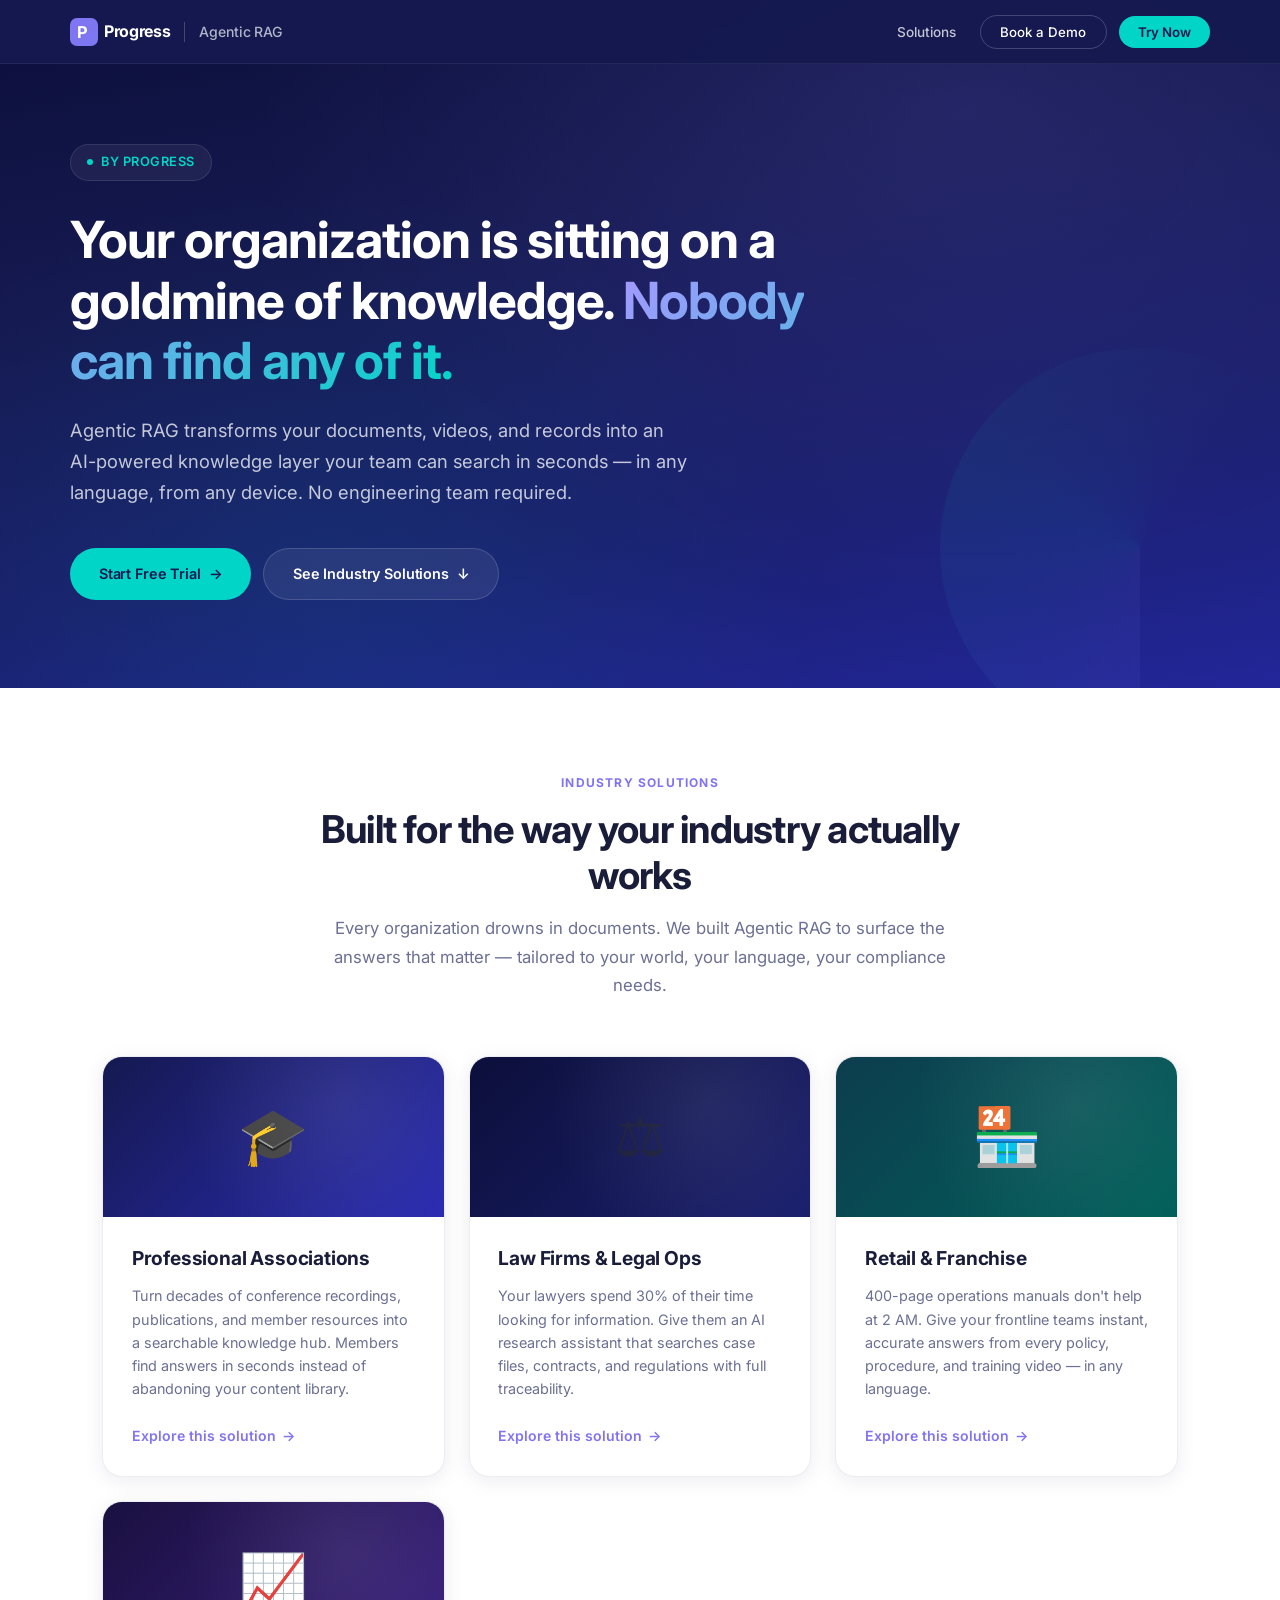
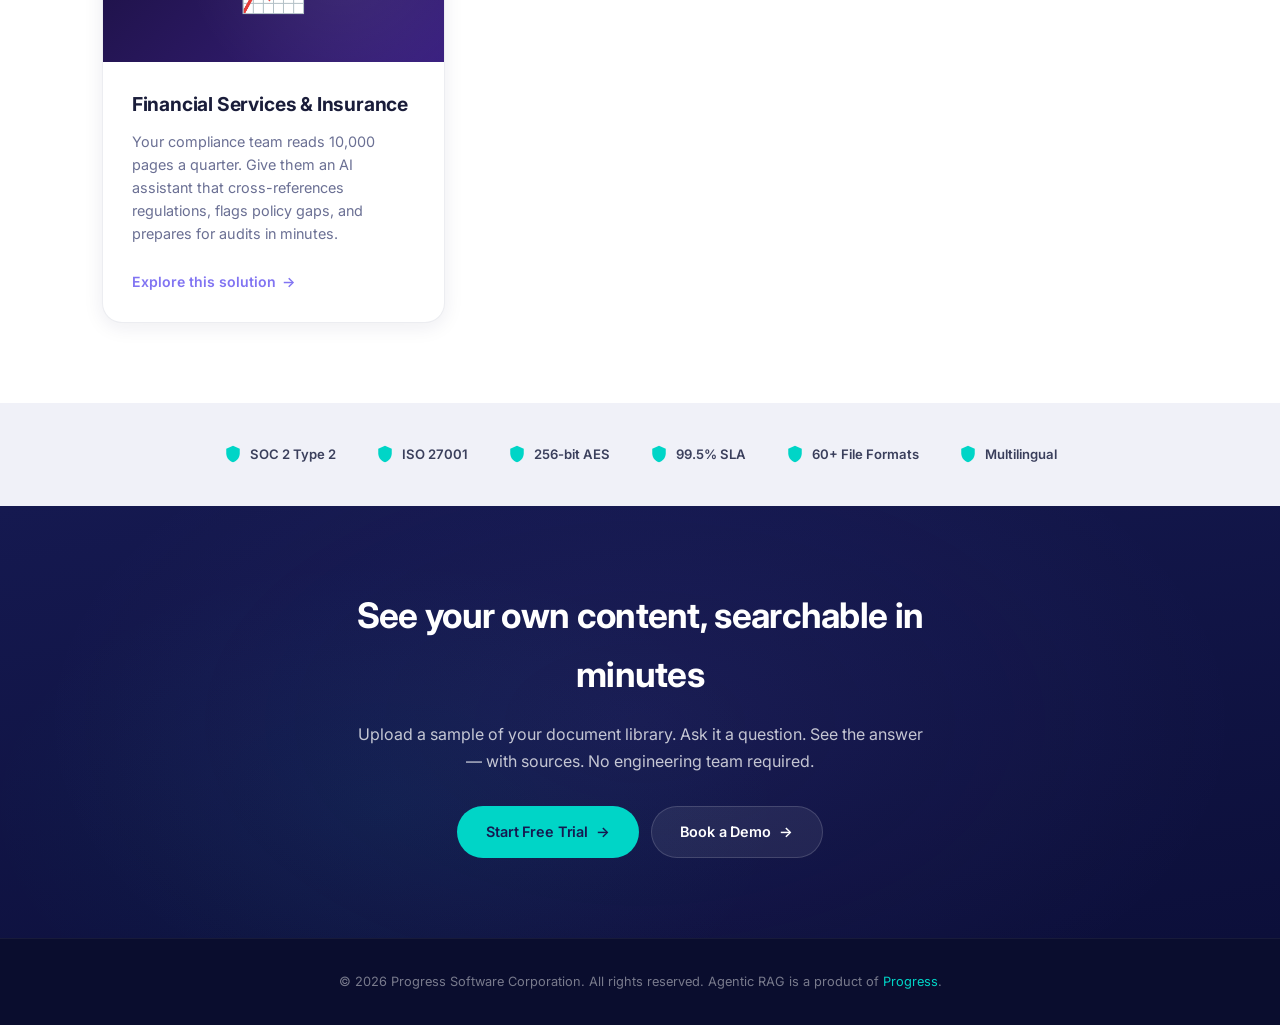
==== index.html @ 20217a58 "rebrand landing pages to match official Progress design system Replaced custom DM Serif Display/gold" ====
<!DOCTYPE html>
<html lang="en">
<head>
  <meta charset="UTF-8">
  <meta name="viewport" content="width=device-width, initial-scale=1.0">
  <title>Agentic RAG by Progress — Industry Solutions</title>
  <link rel="stylesheet" href="style.css">
</head>
<body>

<!-- Navigation -->
<nav class="nav">
  <div class="nav-inner">
    <a href="index.html" class="nav-brand">
      <span class="logo-mark">
        <svg viewBox="0 0 24 24" fill="none" xmlns="http://www.w3.org/2000/svg" width="28" height="28">
          <rect width="24" height="24" rx="6" fill="url(#pg)"/>
          <defs><linearGradient id="pg" x1="0" y1="0" x2="24" y2="24"><stop stop-color="#8174f2"/><stop offset="1" stop-color="#00d5c7"/></linearGradient></defs>
          <text x="6" y="17.5" font-family="Inter,sans-serif" font-weight="700" font-size="14" fill="#fff">P</text>
        </svg>
        Progress
      </span>
      <span class="separator"></span>
      <span class="product-name">Agentic RAG</span>
    </a>
    <ul class="nav-links">
      <li><a href="#solutions">Solutions</a></li>
      <li><a href="https://www.progress.com/agentic-rag" class="nav-demo">Book a Demo</a></li>
      <li><a href="https://rag.progress.cloud" class="nav-cta">Try Now</a></li>
    </ul>
  </div>
</nav>

<!-- Hero -->
<section class="hero">
  <div class="hero-content">
    <div class="hero-label">
      <span class="dot"></span>
      By Progress
    </div>
    <h1>Your organization is sitting on a goldmine of knowledge. <em>Nobody can find any of it.</em></h1>
    <p class="hero-sub">Agentic RAG transforms your documents, videos, and records into an AI-powered knowledge layer your team can search in seconds — in any language, from any device. No engineering team required.</p>
    <div class="hero-actions">
      <a href="https://rag.progress.cloud" class="btn btn-primary">
        Start Free Trial <span class="btn-arrow">&rarr;</span>
      </a>
      <a href="#solutions" class="btn btn-secondary">
        See Industry Solutions <span class="btn-arrow">&darr;</span>
      </a>
    </div>
  </div>
</section>

<!-- Solutions -->
<section class="section" id="solutions">
  <div class="section-header">
    <span class="section-label">Industry Solutions</span>
    <h2>Built for the way your industry actually works</h2>
    <p>Every organization drowns in documents. We built Agentic RAG to surface the answers that matter — tailored to your world, your language, your compliance needs.</p>
  </div>
  <div class="use-cases-grid container">

    <a href="professional-associations.html" class="use-case-card">
      <div class="use-case-icon associations">&#127891;</div>
      <div class="use-case-body">
        <h3>Professional Associations</h3>
        <p>Turn decades of conference recordings, publications, and member resources into a searchable knowledge hub. Members find answers in seconds instead of abandoning your content library.</p>
        <span class="use-case-link">Explore this solution <span class="btn-arrow">&rarr;</span></span>
      </div>
    </a>

    <a href="law-firms.html" class="use-case-card">
      <div class="use-case-icon legal">&#9878;</div>
      <div class="use-case-body">
        <h3>Law Firms & Legal Ops</h3>
        <p>Your lawyers spend 30% of their time looking for information. Give them an AI research assistant that searches case files, contracts, and regulations with full traceability.</p>
        <span class="use-case-link">Explore this solution <span class="btn-arrow">&rarr;</span></span>
      </div>
    </a>

    <a href="retail-franchise.html" class="use-case-card">
      <div class="use-case-icon retail">&#127978;</div>
      <div class="use-case-body">
        <h3>Retail & Franchise</h3>
        <p>400-page operations manuals don't help at 2 AM. Give your frontline teams instant, accurate answers from every policy, procedure, and training video — in any language.</p>
        <span class="use-case-link">Explore this solution <span class="btn-arrow">&rarr;</span></span>
      </div>
    </a>

    <a href="financial-services.html" class="use-case-card">
      <div class="use-case-icon financial">&#128200;</div>
      <div class="use-case-body">
        <h3>Financial Services & Insurance</h3>
        <p>Your compliance team reads 10,000 pages a quarter. Give them an AI assistant that cross-references regulations, flags policy gaps, and prepares for audits in minutes.</p>
        <span class="use-case-link">Explore this solution <span class="btn-arrow">&rarr;</span></span>
      </div>
    </a>

  </div>
</section>

<!-- Trust Strip -->
<section class="section section-alt" style="padding: 2.5rem 2rem;">
  <div class="container trust-strip">
    <div class="trust-badge">
      <svg xmlns="http://www.w3.org/2000/svg" viewBox="0 0 24 24" fill="currentColor"><path d="M12 1L3 5v6c0 5.55 3.84 10.74 9 12 5.16-1.26 9-6.45 9-12V5l-9-4z"/></svg>
      SOC 2 Type 2
    </div>
    <div class="trust-badge">
      <svg xmlns="http://www.w3.org/2000/svg" viewBox="0 0 24 24" fill="currentColor"><path d="M12 1L3 5v6c0 5.55 3.84 10.74 9 12 5.16-1.26 9-6.45 9-12V5l-9-4z"/></svg>
      ISO 27001
    </div>
    <div class="trust-badge">
      <svg xmlns="http://www.w3.org/2000/svg" viewBox="0 0 24 24" fill="currentColor"><path d="M12 1L3 5v6c0 5.55 3.84 10.74 9 12 5.16-1.26 9-6.45 9-12V5l-9-4z"/></svg>
      256-bit AES
    </div>
    <div class="trust-badge">
      <svg xmlns="http://www.w3.org/2000/svg" viewBox="0 0 24 24" fill="currentColor"><path d="M12 1L3 5v6c0 5.55 3.84 10.74 9 12 5.16-1.26 9-6.45 9-12V5l-9-4z"/></svg>
      99.5% SLA
    </div>
    <div class="trust-badge">
      <svg xmlns="http://www.w3.org/2000/svg" viewBox="0 0 24 24" fill="currentColor"><path d="M12 1L3 5v6c0 5.55 3.84 10.74 9 12 5.16-1.26 9-6.45 9-12V5l-9-4z"/></svg>
      60+ File Formats
    </div>
    <div class="trust-badge">
      <svg xmlns="http://www.w3.org/2000/svg" viewBox="0 0 24 24" fill="currentColor"><path d="M12 1L3 5v6c0 5.55 3.84 10.74 9 12 5.16-1.26 9-6.45 9-12V5l-9-4z"/></svg>
      Multilingual
    </div>
  </div>
</section>

<!-- CTA -->
<section class="cta-section">
  <div class="cta-content">
    <h2>See your own content, searchable in minutes</h2>
    <p>Upload a sample of your document library. Ask it a question. See the answer — with sources. No engineering team required.</p>
    <div class="hero-actions" style="justify-content: center;">
      <a href="https://rag.progress.cloud" class="btn btn-primary">
        Start Free Trial <span class="btn-arrow">&rarr;</span>
      </a>
      <a href="https://www.progress.com/agentic-rag" class="btn btn-secondary">
        Book a Demo <span class="btn-arrow">&rarr;</span>
      </a>
    </div>
  </div>
</section>

<!-- Footer -->
<footer class="footer">
  <p>&copy; 2026 Progress Software Corporation. All rights reserved. Agentic RAG is a product of <a href="https://www.progress.com">Progress</a>.</p>
</footer>

</body>
</html>
---- style.css ----
/* Progress Agentic RAG — Landing Pages
   Brand: Progress Software — deep navy, purple/teal/green accents, Metric-style typography */

@import url('https://fonts.googleapis.com/css2?family=Inter:wght@300;400;500;600;700&display=swap');

/* ─── Variables ─── */
:root {
  --navy-deep: #151950;
  --navy: #1a1f6e;
  --navy-mid: #222699;
  --purple: #8174f2;
  --purple-light: #a599ff;
  --teal: #00d5c7;
  --teal-dark: #00b3a6;
  --green: #00d364;
  --green-light: #90ef8e;
  --white: #ffffff;
  --off-white: #f5f6fa;
  --gray-100: #e8eaf0;
  --gray-300: #b0b4c8;
  --gray-500: #6b7094;
  --gray-700: #3a3f5c;
  --dark-text: #1a1d3a;
  --light-text: rgba(255,255,255,0.75);
  --card-bg: #ffffff;
  --section-alt: #f0f1f8;
  --border-subtle: rgba(21, 25, 80, 0.08);
  --shadow-sm: 0 1px 4px rgba(21,25,80,0.06);
  --shadow-md: 0 4px 20px rgba(21,25,80,0.08);
  --shadow-lg: 0 8px 40px rgba(21,25,80,0.12);
  --radius: 12px;
  --radius-lg: 20px;
  --radius-pill: 100px;
  --max-width: 1140px;
  --font: 'Inter', -apple-system, BlinkMacSystemFont, 'Segoe UI', sans-serif;
}

/* ─── Reset & Base ─── */
*, *::before, *::after { box-sizing: border-box; margin: 0; padding: 0; }

html {
  scroll-behavior: smooth;
  font-size: 16px;
}

body {
  font-family: var(--font);
  color: var(--dark-text);
  background: var(--white);
  line-height: 1.7;
  -webkit-font-smoothing: antialiased;
  overflow-x: hidden;
}

img { max-width: 100%; display: block; }
a { color: inherit; text-decoration: none; }

/* ─── Utility ─── */
.container { max-width: var(--max-width); margin: 0 auto; padding: 0 2rem; }

/* ─── Navigation ─── */
.nav {
  position: fixed; top: 0; left: 0; right: 0; z-index: 100;
  background: rgba(21, 25, 80, 0.97);
  backdrop-filter: blur(12px);
  border-bottom: 1px solid rgba(255,255,255,0.06);
  padding: 0 2rem;
  height: 64px;
  display: flex; align-items: center;
}

.nav-inner {
  max-width: var(--max-width); margin: 0 auto; width: 100%;
  display: flex; align-items: center; justify-content: space-between;
}

.nav-brand {
  display: flex; align-items: center; gap: 10px;
  font-family: var(--font); font-weight: 700;
  color: #fff; font-size: 0.95rem; letter-spacing: -0.01em;
}

.nav-brand .logo-mark {
  display: flex; align-items: center; gap: 6px;
  font-weight: 700; font-size: 1rem; color: #fff;
  letter-spacing: -0.02em;
}

.nav-brand .logo-mark svg {
  width: 28px; height: 28px;
}

.nav-brand .separator {
  width: 1px; height: 20px; background: rgba(255,255,255,0.2);
  margin: 0 4px;
}

.nav-brand .product-name {
  color: var(--gray-300);
  font-weight: 500; font-size: 0.88rem;
}

.nav-links {
  display: flex; gap: 0.75rem; align-items: center;
  list-style: none;
}

.nav-links a {
  color: var(--light-text); font-size: 0.85rem; font-weight: 500;
  transition: color 0.2s; padding: 0.4rem 0.75rem;
}

.nav-links a:hover { color: #fff; }

.nav-cta {
  background: var(--teal) !important; color: var(--navy-deep) !important;
  padding: 0.5rem 1.2rem !important; border-radius: var(--radius-pill) !important;
  font-weight: 600 !important; font-size: 0.83rem !important;
  transition: background 0.2s, transform 0.15s !important;
}

.nav-cta:hover {
  background: var(--teal-dark) !important;
  transform: translateY(-1px);
}

.nav-demo {
  background: transparent !important;
  border: 1px solid rgba(255,255,255,0.2) !important;
  color: #fff !important;
  padding: 0.5rem 1.2rem !important; border-radius: var(--radius-pill) !important;
  font-weight: 500 !important; font-size: 0.83rem !important;
  transition: all 0.2s !important;
}

.nav-demo:hover {
  border-color: rgba(255,255,255,0.4) !important;
  background: rgba(255,255,255,0.06) !important;
}

/* ─── Hero ─── */
.hero {
  background: linear-gradient(170deg, #0c0f3a 0%, var(--navy-deep) 35%, #1a1f6e 70%, #222699 100%);
  padding: 9rem 2rem 5.5rem;
  position: relative;
  overflow: hidden;
}

.hero::before {
  content: '';
  position: absolute; inset: 0;
  background:
    radial-gradient(ellipse 700px 500px at 75% 15%, rgba(129, 116, 242, 0.15), transparent),
    radial-gradient(ellipse 500px 400px at 25% 85%, rgba(0, 213, 199, 0.08), transparent);
  pointer-events: none;
}

.hero::after {
  content: '';
  position: absolute; right: -60px; bottom: -60px;
  width: 400px; height: 400px;
  background: conic-gradient(from 180deg, rgba(129,116,242,0.08), rgba(0,213,199,0.06), transparent 60%);
  border-radius: 50%;
  pointer-events: none;
}

.hero-content {
  max-width: var(--max-width); margin: 0 auto;
  position: relative; z-index: 1;
}

.hero-label {
  display: inline-flex; align-items: center; gap: 8px;
  background: rgba(255,255,255,0.06);
  border: 1px solid rgba(255,255,255,0.1);
  padding: 0.4rem 1rem; border-radius: var(--radius-pill);
  color: var(--teal); font-size: 0.8rem; font-weight: 600;
  letter-spacing: 0.04em; text-transform: uppercase;
  margin-bottom: 1.8rem;
}

.hero-label .dot {
  width: 6px; height: 6px; border-radius: 50%;
  background: var(--teal); animation: pulse 2s ease-in-out infinite;
}

@keyframes pulse {
  0%, 100% { opacity: 0.4; transform: scale(1); }
  50% { opacity: 1; transform: scale(1.4); }
}

.hero h1 {
  font-family: var(--font);
  font-weight: 700;
  font-size: clamp(2.2rem, 4.5vw, 3.2rem);
  color: #fff; line-height: 1.18;
  max-width: 780px; margin-bottom: 1.5rem;
  letter-spacing: -0.02em;
}

.hero h1 em {
  font-style: normal;
  background: linear-gradient(135deg, var(--purple-light), var(--teal));
  -webkit-background-clip: text;
  -webkit-text-fill-color: transparent;
  background-clip: text;
}

.hero-sub {
  font-size: clamp(1rem, 1.8vw, 1.15rem);
  color: var(--light-text); max-width: 620px;
  line-height: 1.7; margin-bottom: 2.5rem;
  font-weight: 400;
}

.hero-actions {
  display: flex; gap: 0.75rem; flex-wrap: wrap;
}

.btn {
  display: inline-flex; align-items: center; gap: 8px;
  padding: 0.8rem 1.8rem; border-radius: var(--radius-pill);
  font-family: var(--font); font-weight: 600;
  font-size: 0.9rem; cursor: pointer; border: none;
  transition: all 0.2s ease;
  letter-spacing: -0.01em;
}

.btn-primary {
  background: var(--teal); color: var(--navy-deep);
}

.btn-primary:hover {
  background: var(--teal-dark);
  transform: translateY(-2px);
  box-shadow: 0 6px 24px rgba(0, 213, 199, 0.3);
}

.btn-secondary {
  background: rgba(255,255,255,0.07);
  border: 1px solid rgba(255,255,255,0.15);
  color: #fff;
}

.btn-secondary:hover {
  background: rgba(255,255,255,0.12);
  border-color: rgba(255,255,255,0.25);
  transform: translateY(-2px);
}

.btn-outline {
  background: transparent;
  border: 1px solid var(--navy-deep);
  color: var(--navy-deep);
}

.btn-outline:hover {
  background: var(--navy-deep);
  color: #fff;
  transform: translateY(-2px);
}

.btn-arrow {
  transition: transform 0.2s;
}

.btn:hover .btn-arrow { transform: translateX(3px); }

/* ─── Section Base ─── */
.section {
  padding: 5rem 2rem;
}

.section-alt {
  background: var(--section-alt);
}

.section-dark {
  background: var(--navy-deep);
  color: #fff;
}

.section-header {
  text-align: center; max-width: 660px; margin: 0 auto 3.5rem;
}

.section-label {
  display: inline-block;
  font-size: 0.75rem; font-weight: 700;
  letter-spacing: 0.1em; text-transform: uppercase;
  color: var(--purple); margin-bottom: 0.75rem;
}

.section-dark .section-label { color: var(--teal); }

.section-header h2 {
  font-family: var(--font);
  font-weight: 700;
  font-size: clamp(1.7rem, 3.5vw, 2.4rem);
  line-height: 1.2; margin-bottom: 1rem;
  letter-spacing: -0.02em;
}

.section-header p {
  color: var(--gray-500); font-size: 1.05rem; line-height: 1.7;
}

.section-dark .section-header p { color: var(--light-text); }

/* ─── Pain Section ─── */
.pain-content {
  max-width: 700px; margin: 0 auto;
  font-size: 1.05rem; line-height: 1.8;
}

.pain-content p { margin-bottom: 1.2rem; color: var(--gray-700); }

.pain-content p:last-child { margin-bottom: 0; }

.pain-highlight {
  font-style: italic; color: var(--gray-500);
  border-left: 3px solid var(--purple);
  padding-left: 1.2rem; margin: 1.5rem 0;
}

/* ─── Vision Section ─── */
.vision-card {
  max-width: 740px; margin: 0 auto;
  background: var(--card-bg);
  border-radius: var(--radius-lg);
  padding: 2.5rem 3rem;
  box-shadow: var(--shadow-lg);
  border: 1px solid var(--border-subtle);
  position: relative;
}

.vision-card::before {
  content: '';
  position: absolute; top: 0; left: 2.5rem; right: 2.5rem; height: 3px;
  background: linear-gradient(90deg, var(--purple), var(--teal));
  border-radius: 0 0 3px 3px;
}

.vision-query {
  background: var(--navy-deep);
  color: #fff; padding: 1.5rem 2rem;
  border-radius: var(--radius); margin: 1.5rem 0;
  font-size: 0.95rem; line-height: 1.65;
  font-style: italic;
  border-left: 3px solid var(--teal);
}

.vision-result {
  color: var(--gray-500);
  font-size: 1rem; line-height: 1.75;
  margin-top: 1.5rem;
}

/* ─── Steps ─── */
.steps-grid {
  display: grid;
  grid-template-columns: repeat(auto-fit, minmax(250px, 1fr));
  gap: 1.5rem;
  max-width: var(--max-width); margin: 0 auto;
}

.step-card {
  background: var(--card-bg);
  border-radius: var(--radius-lg);
  padding: 2rem;
  box-shadow: var(--shadow-sm);
  border: 1px solid var(--border-subtle);
  transition: transform 0.3s, box-shadow 0.3s;
}

.step-card:hover {
  transform: translateY(-4px);
  box-shadow: var(--shadow-md);
}

.step-number {
  width: 40px; height: 40px; border-radius: var(--radius);
  background: linear-gradient(135deg, var(--navy-deep), var(--purple));
  color: #fff; font-weight: 700; font-size: 0.85rem;
  display: flex; align-items: center; justify-content: center;
  margin-bottom: 1.2rem;
}

.step-card h3 {
  font-family: var(--font);
  font-weight: 700; font-size: 1.15rem;
  margin-bottom: 0.6rem; letter-spacing: -0.01em;
}

.step-card p {
  color: var(--gray-500); font-size: 0.92rem; line-height: 1.65;
}

/* ─── Metrics Table ─── */
.metrics-table {
  max-width: 880px; margin: 0 auto;
  border-radius: var(--radius-lg);
  overflow: hidden;
  box-shadow: var(--shadow-lg);
}

.metrics-table table {
  width: 100%; border-collapse: collapse;
  font-size: 0.92rem;
}

.metrics-table thead {
  background: var(--navy-deep);
  color: #fff;
}

.metrics-table th {
  padding: 1rem 1.5rem;
  font-weight: 600; text-align: left;
  font-size: 0.78rem; letter-spacing: 0.06em; text-transform: uppercase;
}

.metrics-table td {
  padding: 1rem 1.5rem;
  border-bottom: 1px solid var(--border-subtle);
}

.metrics-table tbody tr {
  background: var(--card-bg);
  transition: background 0.15s;
}

.metrics-table tbody tr:hover { background: var(--off-white); }

.metrics-table tbody tr:last-child td { border-bottom: none; }

.metric-before {
  color: var(--gray-500);
}

.metric-after {
  color: var(--navy);
  font-weight: 600;
}

/* ─── CTA Section ─── */
.cta-section {
  background: linear-gradient(170deg, var(--navy-deep) 0%, #0c0f3a 100%);
  padding: 5rem 2rem;
  text-align: center;
  position: relative;
  overflow: hidden;
}

.cta-section::before {
  content: '';
  position: absolute; inset: 0;
  background:
    radial-gradient(ellipse 600px 350px at 50% 50%, rgba(129,116,242,0.08), transparent),
    radial-gradient(ellipse 400px 250px at 30% 70%, rgba(0,213,199,0.05), transparent);
}

.cta-content {
  position: relative; z-index: 1;
  max-width: 580px; margin: 0 auto;
}

.cta-section h2 {
  font-family: var(--font);
  font-weight: 700;
  font-size: clamp(1.6rem, 3vw, 2.2rem);
  color: #fff; margin-bottom: 1rem;
  letter-spacing: -0.02em;
}

.cta-section p {
  color: var(--light-text); font-size: 1rem;
  margin-bottom: 2rem; line-height: 1.65;
}

.cta-badges {
  display: flex; gap: 1.5rem; justify-content: center;
  margin-top: 1.5rem; flex-wrap: wrap;
}

.cta-badge {
  display: flex; align-items: center; gap: 6px;
  color: var(--light-text); font-size: 0.8rem; font-weight: 500;
}

.cta-badge svg { width: 16px; height: 16px; color: var(--teal); }

/* ─── Footer ─── */
.footer {
  background: #0a0d2e;
  border-top: 1px solid rgba(255,255,255,0.06);
  padding: 2rem;
  text-align: center;
  color: rgba(255,255,255,0.45); font-size: 0.8rem;
}

.footer a {
  color: var(--teal); transition: color 0.2s;
}

.footer a:hover { color: var(--teal-dark); }

/* ─── Index Page Specifics ─── */
.use-cases-grid {
  display: grid;
  grid-template-columns: repeat(auto-fit, minmax(260px, 1fr));
  gap: 1.5rem;
  max-width: var(--max-width); margin: 0 auto;
}

.use-case-card {
  background: var(--card-bg);
  border-radius: var(--radius-lg);
  overflow: hidden;
  box-shadow: var(--shadow-md);
  border: 1px solid var(--border-subtle);
  transition: transform 0.3s, box-shadow 0.3s;
  display: flex; flex-direction: column;
}

.use-case-card:hover {
  transform: translateY(-6px);
  box-shadow: var(--shadow-lg);
}

.use-case-icon {
  height: 160px; padding: 2rem;
  display: flex; align-items: center; justify-content: center;
  font-size: 3.5rem;
  position: relative;
}

.use-case-icon::after {
  content: '';
  position: absolute; inset: 0;
  background: radial-gradient(circle at 70% 30%, rgba(255,255,255,0.08), transparent 60%);
}

.use-case-icon.associations { background: linear-gradient(135deg, #151950, #2a2bb1); }
.use-case-icon.legal { background: linear-gradient(135deg, #0c0f3a, #1a1f6e); }
.use-case-icon.retail { background: linear-gradient(135deg, #0d3d4e, #00605a); }
.use-case-icon.financial { background: linear-gradient(135deg, #1a1040, #3a2080); }

.use-case-body {
  padding: 1.6rem 1.8rem 1.8rem;
  flex: 1; display: flex; flex-direction: column;
}

.use-case-body h3 {
  font-family: var(--font);
  font-weight: 700;
  font-size: 1.2rem; margin-bottom: 0.6rem;
  letter-spacing: -0.01em;
}

.use-case-body p {
  color: var(--gray-500); font-size: 0.9rem;
  line-height: 1.6; flex: 1; margin-bottom: 1.5rem;
}

.use-case-link {
  display: inline-flex; align-items: center; gap: 6px;
  color: var(--purple); font-weight: 600; font-size: 0.88rem;
  transition: gap 0.2s;
}

.use-case-link:hover { gap: 10px; }

/* ─── Trust Strip ─── */
.trust-strip {
  display: flex; justify-content: center; gap: 2.5rem;
  flex-wrap: wrap; align-items: center;
}

.trust-badge {
  display: flex; align-items: center; gap: 8px;
  color: var(--gray-700); font-size: 0.82rem; font-weight: 600;
}

.trust-badge svg {
  width: 18px; height: 18px; color: var(--teal);
}

/* ─── Responsive ─── */
@media (max-width: 768px) {
  .hero { padding: 7.5rem 1.5rem 3.5rem; }
  .section { padding: 3.5rem 1.5rem; }
  .nav-links { display: none; }
  .vision-card { padding: 2rem 1.5rem; }
  .steps-grid { grid-template-columns: 1fr; }
  .metrics-table { font-size: 0.85rem; }
  .metrics-table th, .metrics-table td { padding: 0.75rem 1rem; }
  .cta-section { padding: 3.5rem 1.5rem; }
  .use-cases-grid { grid-template-columns: 1fr; }
}

@media (max-width: 480px) {
  .hero h1 { font-size: 1.7rem; }
  .hero-sub { font-size: 0.95rem; }
  .hero-actions { flex-direction: column; }
  .btn { width: 100%; justify-content: center; }
}
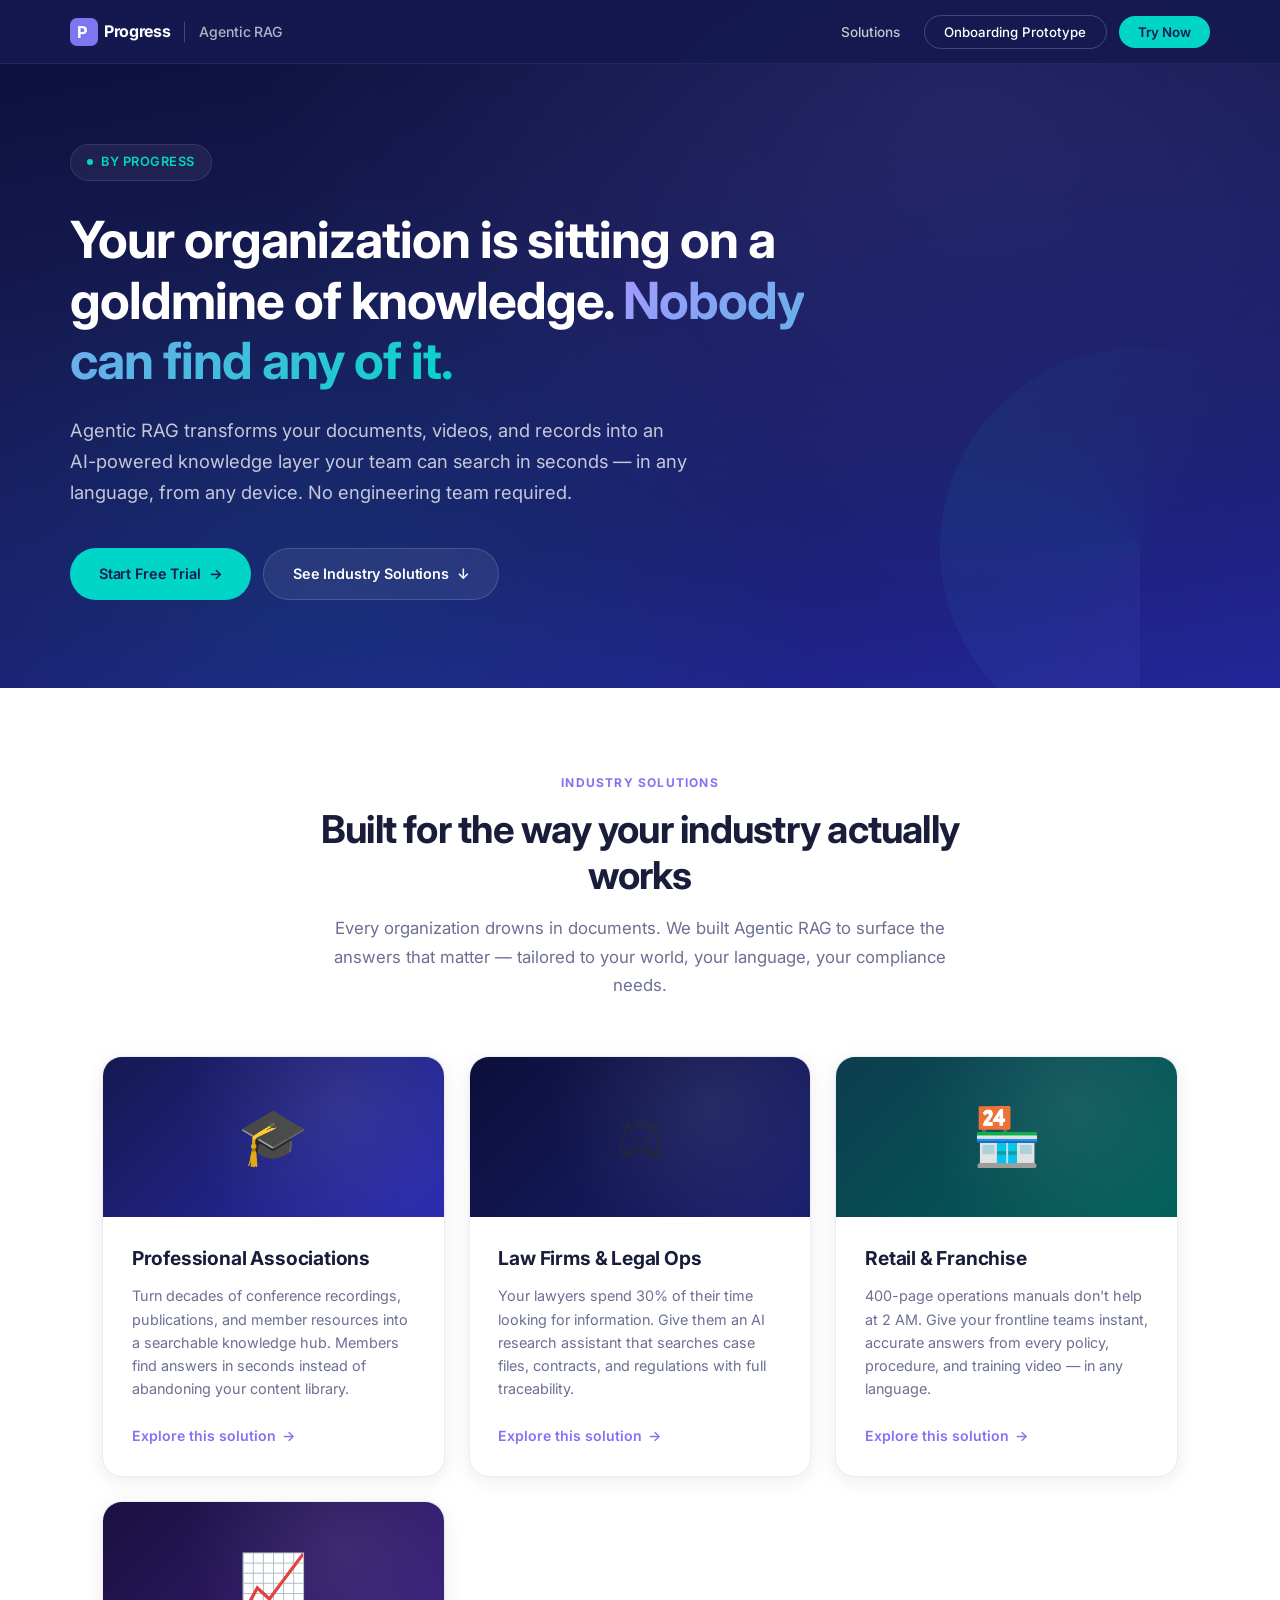
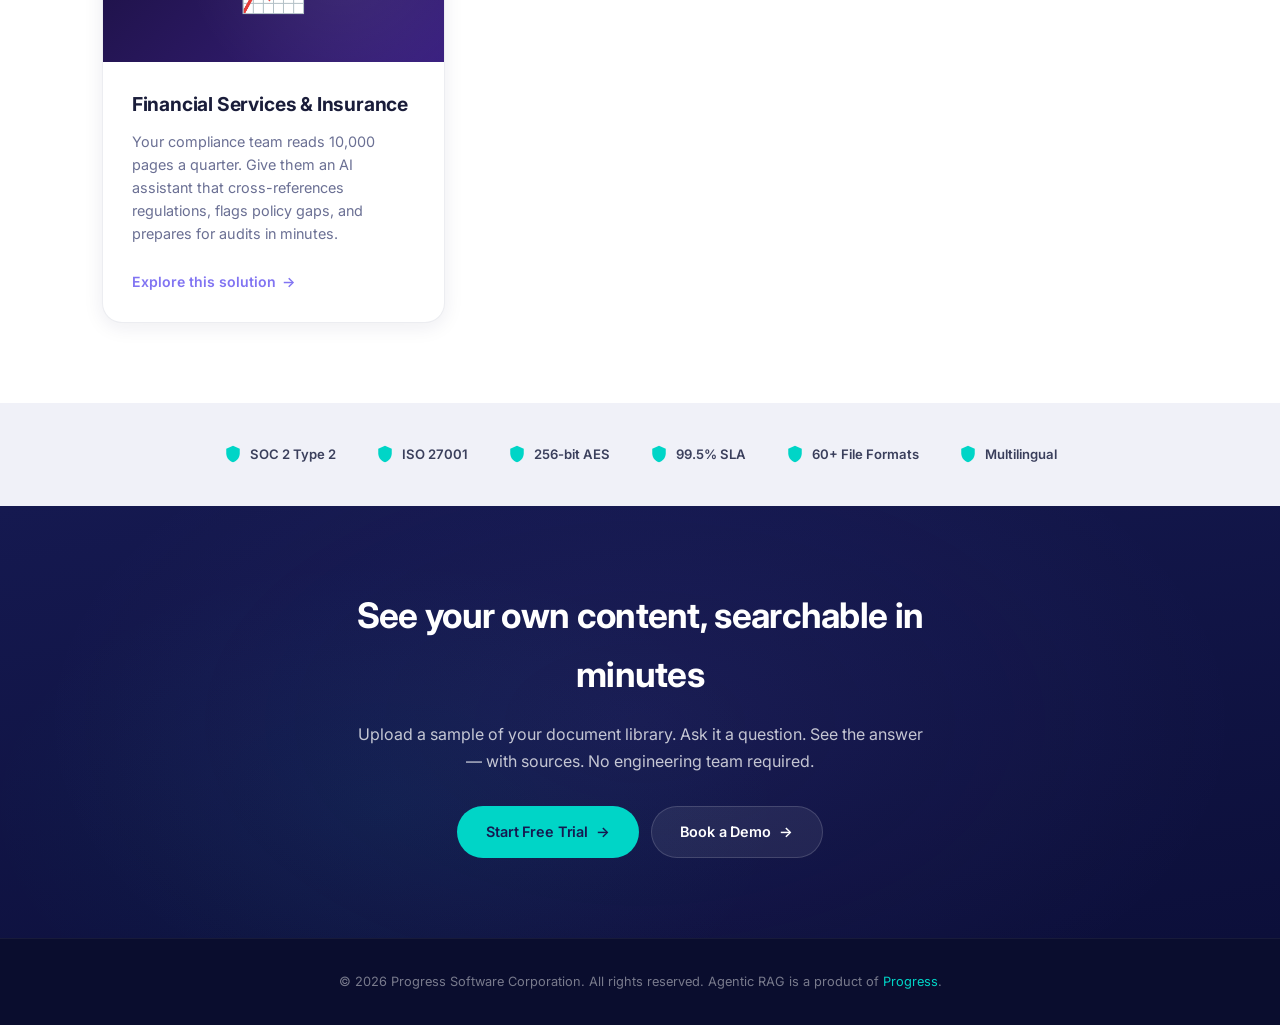
==== commit 34ba9d38: "Add interactive non-technical onboarding prototype 6-screen clickable prototype demonstrating a pers" ====
--- a/index.html
+++ b/index.html
@@ -25,7 +25,7 @@
     </a>
     <ul class="nav-links">
       <li><a href="#solutions">Solutions</a></li>
-      <li><a href="https://www.progress.com/agentic-rag" class="nav-demo">Book a Demo</a></li>
+      <li><a href="prototype.html" class="nav-demo">Onboarding Prototype</a></li>
       <li><a href="https://rag.progress.cloud" class="nav-cta">Try Now</a></li>
     </ul>
   </div>
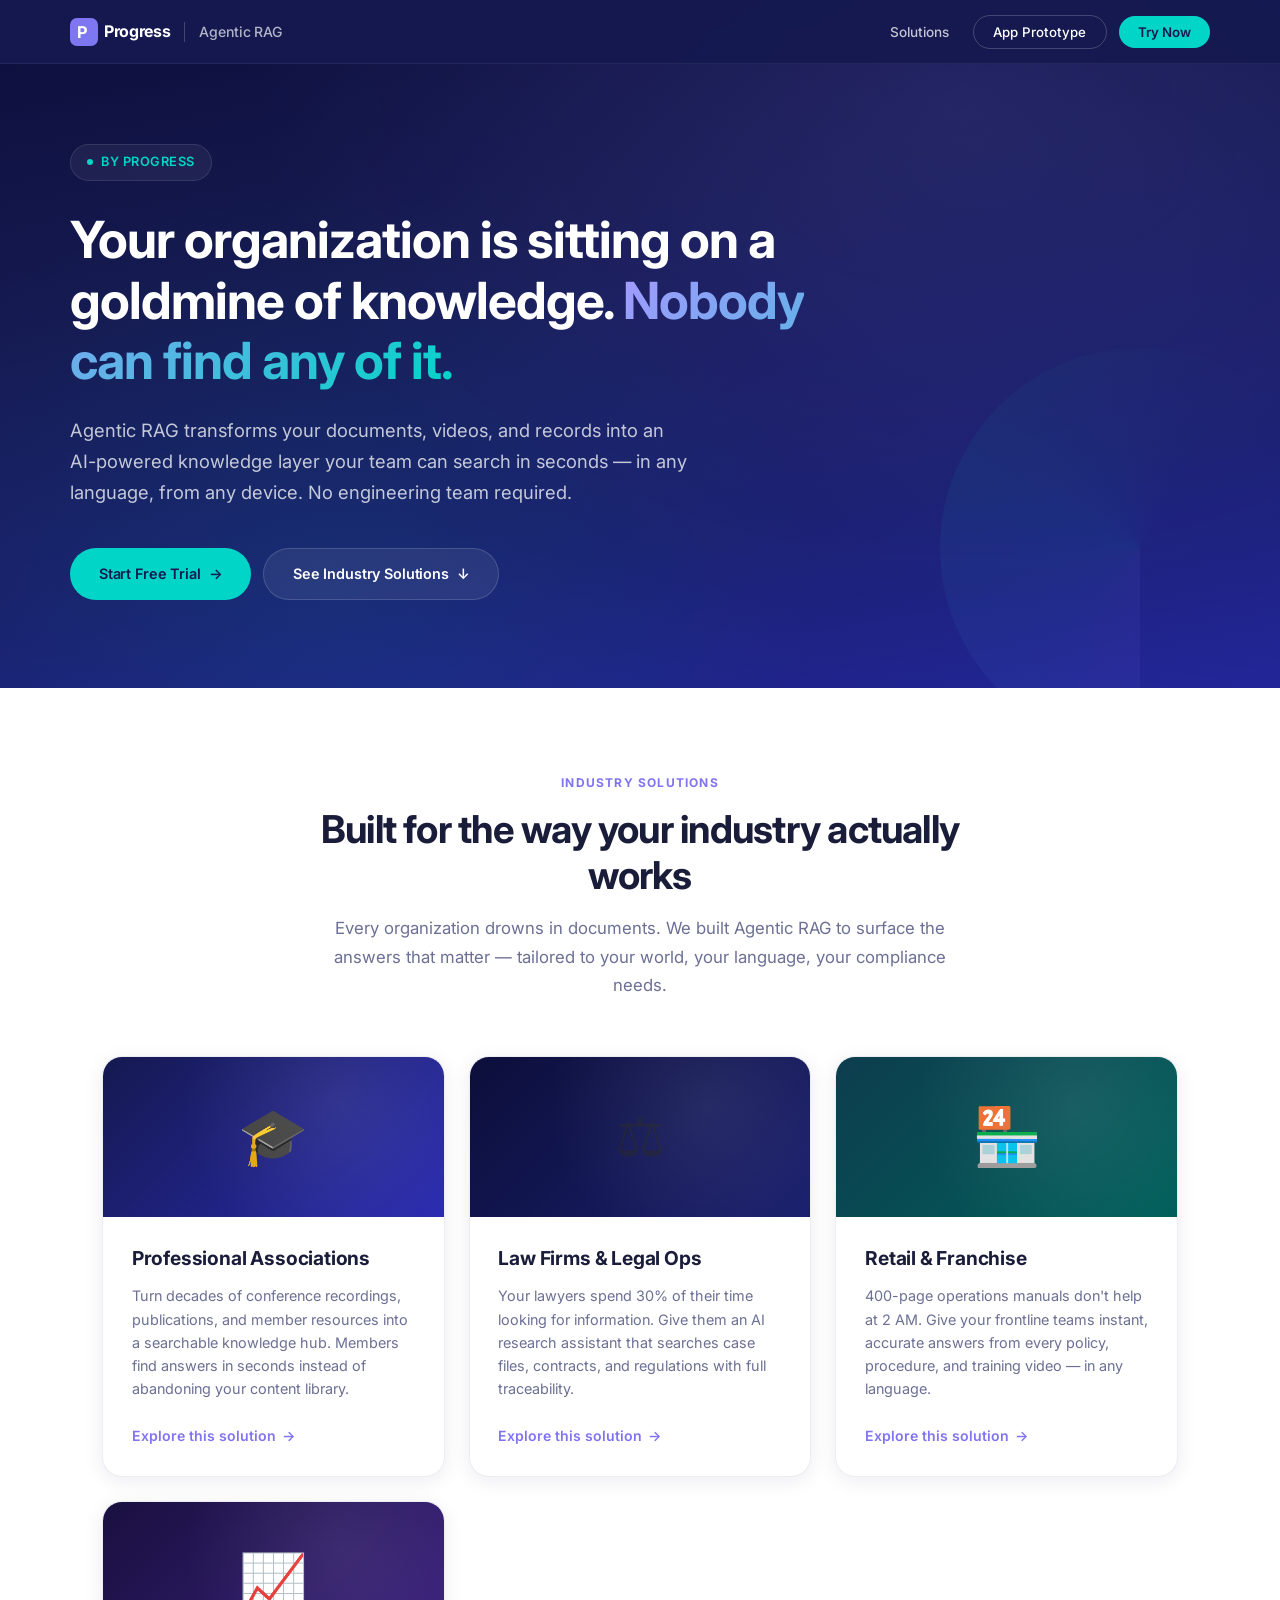
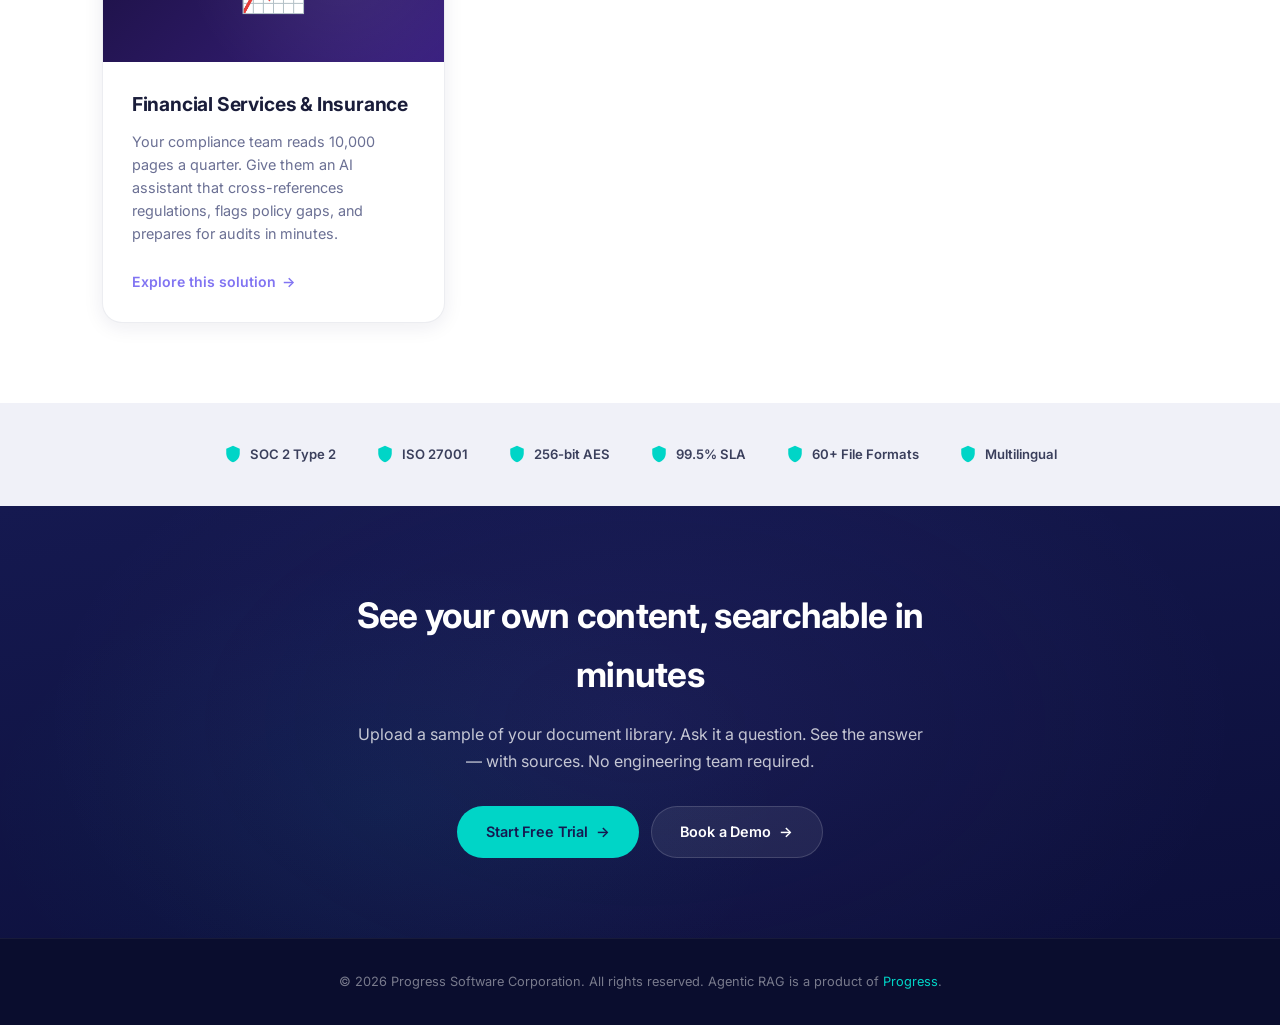
==== commit 9a0ea60d: "Update nav link to point to new app prototype Co-Authored-By: Claude Opus 4.6 <noreply@anthropic.com" ====
--- a/index.html
+++ b/index.html
@@ -25,7 +25,7 @@
     </a>
     <ul class="nav-links">
       <li><a href="#solutions">Solutions</a></li>
-      <li><a href="prototype.html" class="nav-demo">Onboarding Prototype</a></li>
+      <li><a href="app-prototype.html" class="nav-demo">App Prototype</a></li>
       <li><a href="https://rag.progress.cloud" class="nav-cta">Try Now</a></li>
     </ul>
   </div>
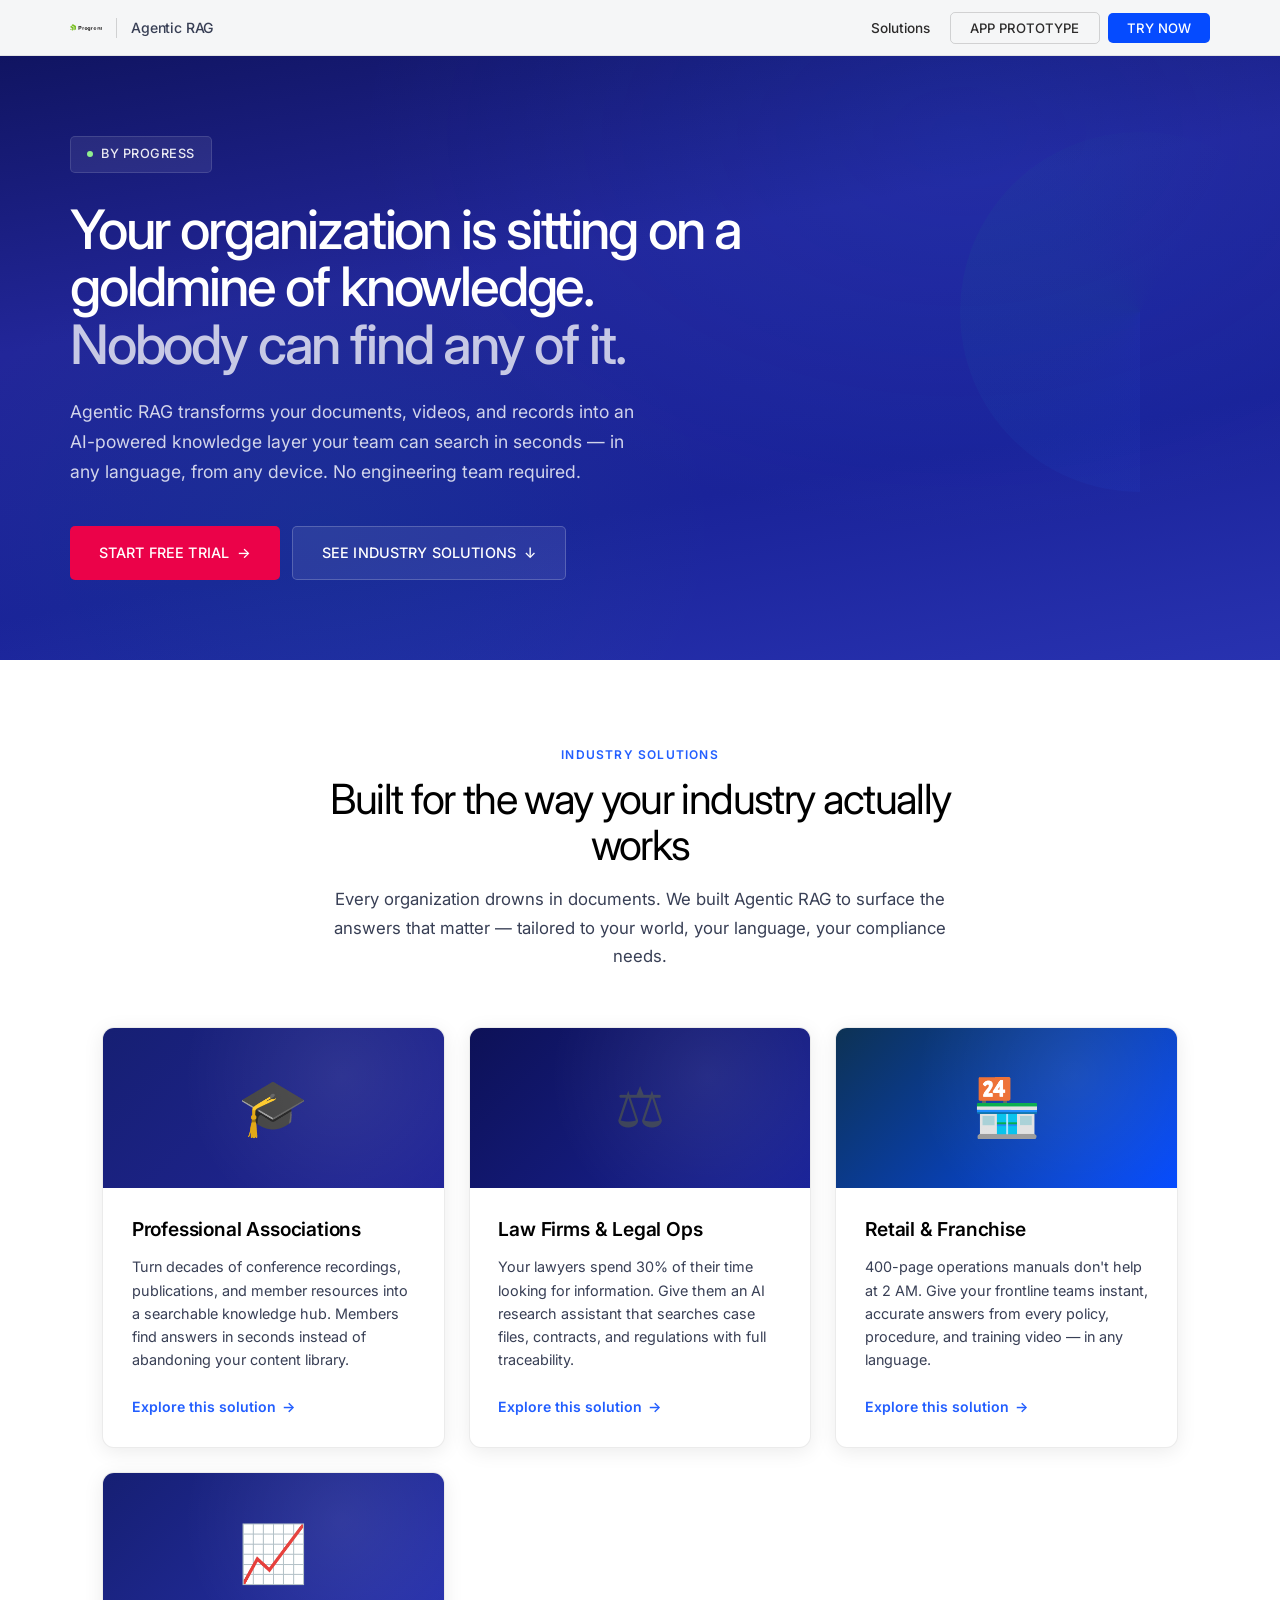
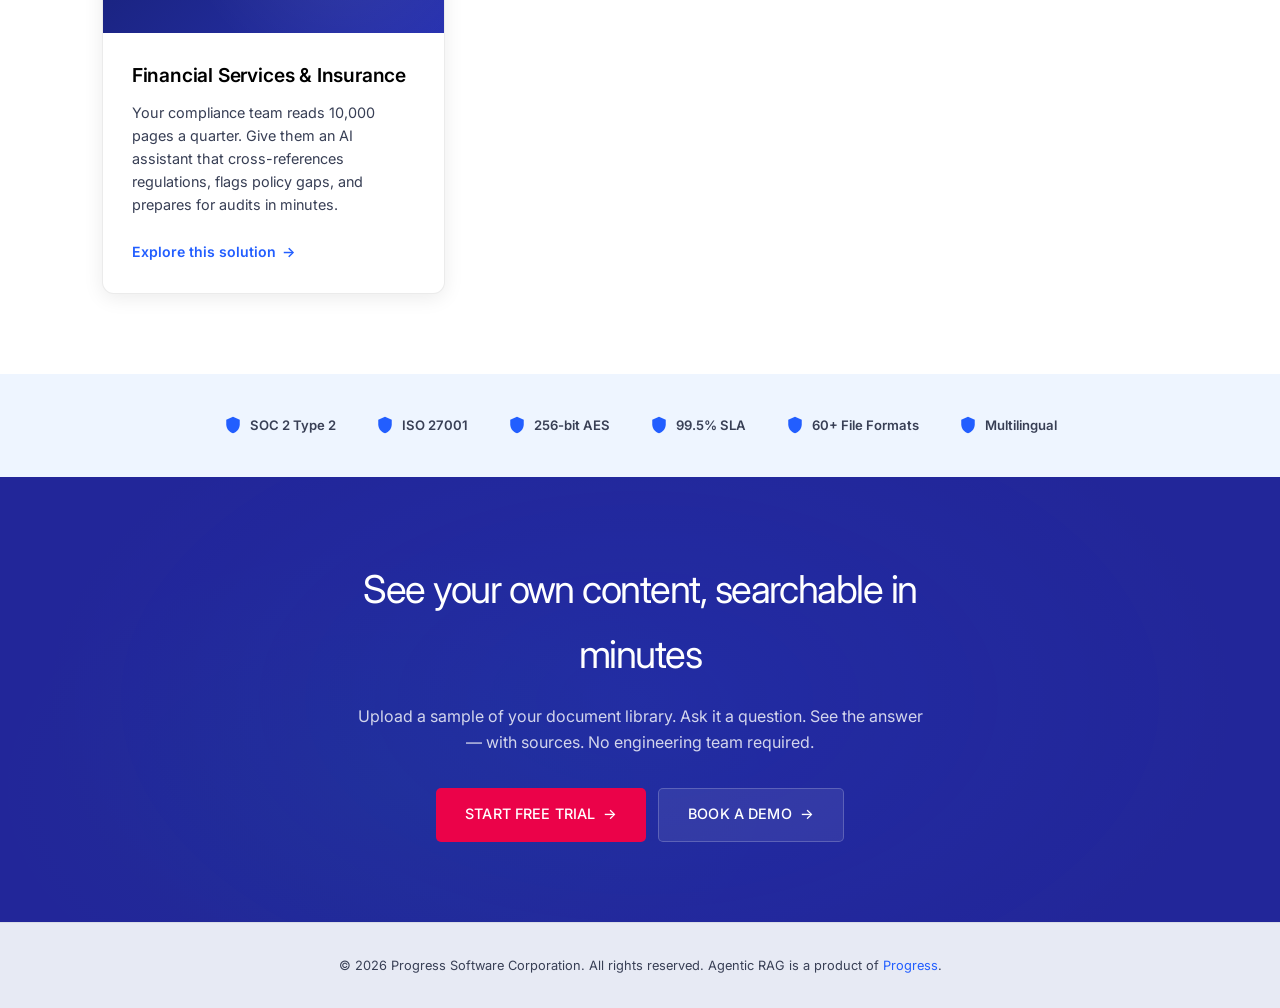
==== commit af52c075: "Rebrand landing pages to match Progress.com official brand Updated colors (blue primary #225EFF, red" ====
--- a/index.html
+++ b/index.html
@@ -13,12 +13,7 @@
   <div class="nav-inner">
     <a href="index.html" class="nav-brand">
       <span class="logo-mark">
-        <svg viewBox="0 0 24 24" fill="none" xmlns="http://www.w3.org/2000/svg" width="28" height="28">
-          <rect width="24" height="24" rx="6" fill="url(#pg)"/>
-          <defs><linearGradient id="pg" x1="0" y1="0" x2="24" y2="24"><stop stop-color="#8174f2"/><stop offset="1" stop-color="#00d5c7"/></linearGradient></defs>
-          <text x="6" y="17.5" font-family="Inter,sans-serif" font-weight="700" font-size="14" fill="#fff">P</text>
-        </svg>
-        Progress
+        <svg xmlns="http://www.w3.org/2000/svg" width="120" height="28" viewBox="0 0 512 120" role="img" aria-label="Progress logo"><path fill="#78BE20" d="M95.52,29.33h0v51a3.93,3.93,0,0,1-1.78,3.08l-1.67,1L79.35,91.76l-8.59,5-1.78,1V42.6L21.23,15,43.91,1.93,46,0.74a3.94,3.94,0,0,1,3.56,0L81,18.9l14.51,8.38v2.05ZM58.36,48.72l-9.79-5.66L25.66,29.83a4,4,0,0,0-3.56,0L1.77,41.57,0,42.6,34.49,62.51v39.83l20.3-11.73,1.79-1a3.94,3.94,0,0,0,1.78-3.08V48.72ZM0,82.43L23.86,96.21V68.63Z"/><path fill="currentColor" d="M135.46,89.81V29.48h28.71c12.56,0,20.45,8.27,20.45,19.55S176.73,68.57,164.17,68.57H149.38V89.81ZM149.38,56.34h13.32c5.71,0,8.73-4.1,8.73-7.32s-3-7.32-8.73-7.32H149.38Zm50.14,33.47V49.09h12.47V55a14.09,14.09,0,0,1,12.85-7.14V61a14.41,14.41,0,0,0-3.27-.32c-4.57,0-8.54,1.87-9.58,6.38V89.81Zm57.34,1.22c-13.94,0-22.1-9.9-22.1-21.64s8.16-21.64,22.1-21.64,22.1,9.9,22.1,21.64S270.81,91,256.86,91Zm0-10.57c6.33,0,10.09-5.18,10.09-11.07S263.19,58.32,256.86,58.32s-10.09,5.18-10.09,11.07S250.54,80.46,256.86,80.46ZM302,108.31a22.64,22.64,0,0,1-12.68-3.77l4.49-8.81a14,14,0,0,0,8.19,2.81c6.25,0,10.52-4.16,10.52-10.67V85.56a16.28,16.28,0,0,1-12.6,5.47c-11.15,0-18.87-9-18.87-21.64s7.72-21.64,18.87-21.64a16.33,16.33,0,0,1,12.6,5.47V49.09h12v38.78C324.56,101.63,315.63,108.31,302,108.31Zm.52-27.85c5.64,0,10-4.77,10-11.07s-4.36-11.07-10-11.07-10,4.77-10,11.07S296.88,80.46,302.52,80.46Zm35.2,9.35V49.09h12.47V55a14.09,14.09,0,0,1,12.85-7.14V61a14.41,14.41,0,0,0-3.27-.32c-4.57,0-8.54,1.87-9.58,6.38V89.81Zm62.09,1.22c-14.36,0-22.52-9.9-22.52-21.64,0-12.31,9.06-21.64,21.81-21.64,12.35,0,21,8.89,21,21.49a24.62,24.62,0,0,1-.3,3.38H389.38c.83,5.93,5.21,9.16,11.25,9.16a16.66,16.66,0,0,0,10.79-3.83l5.68,7.14A24.49,24.49,0,0,1,399.81,91Zm-10.43-25h21.47c-.36-5.67-4.53-9-10.38-9C394.72,57,390.44,60.43,389.38,66Zm51.42,23.83V49.09h12.47V55A16.18,16.18,0,0,1,466,47.75c10.51,0,17.28,6.93,17.28,18.48V89.81H470.82V69c0-6.19-3.39-10-9.13-10s-9.38,3.86-9.38,10V89.81Zm62.82,1.22c-6.45,0-12.56-2.85-16-7l6.19-7.27c2.68,3.12,6.19,4.73,9.83,4.73,3.32,0,5.64-1.61,5.64-3.77,0-2.81-3.22-3.82-7.52-5.31-5.95-2-13.27-4.61-13.27-13.34,0-7.64,6.64-13.36,16.18-13.36a21.64,21.64,0,0,1,14.66,5.54l-5.54,7.31a13.67,13.67,0,0,0-9.12-3.56c-3,0-4.67,1.45-4.67,3.28,0,2.81,3.33,3.78,7.72,5.35,6,2.09,13.07,4.77,13.07,13.38C511.83,84.87,505,91,503.62,91Z"/></svg>
       </span>
       <span class="separator"></span>
       <span class="product-name">Agentic RAG</span>
@@ -26,7 +21,7 @@
     <ul class="nav-links">
       <li><a href="#solutions">Solutions</a></li>
       <li><a href="app-prototype.html" class="nav-demo">App Prototype</a></li>
-      <li><a href="https://rag.progress.cloud" class="nav-cta">Try Now</a></li>
+      <li><a href="app-prototype.html" class="nav-cta">Try Now</a></li>
     </ul>
   </div>
 </nav>
@@ -41,7 +36,7 @@
     <h1>Your organization is sitting on a goldmine of knowledge. <em>Nobody can find any of it.</em></h1>
     <p class="hero-sub">Agentic RAG transforms your documents, videos, and records into an AI-powered knowledge layer your team can search in seconds — in any language, from any device. No engineering team required.</p>
     <div class="hero-actions">
-      <a href="https://rag.progress.cloud" class="btn btn-primary">
+      <a href="app-prototype.html" class="btn btn-primary">
         Start Free Trial <span class="btn-arrow">&rarr;</span>
       </a>
       <a href="#solutions" class="btn btn-secondary">
@@ -135,7 +130,7 @@
     <h2>See your own content, searchable in minutes</h2>
     <p>Upload a sample of your document library. Ask it a question. See the answer — with sources. No engineering team required.</p>
     <div class="hero-actions" style="justify-content: center;">
-      <a href="https://rag.progress.cloud" class="btn btn-primary">
+      <a href="app-prototype.html" class="btn btn-primary">
         Start Free Trial <span class="btn-arrow">&rarr;</span>
       </a>
       <a href="https://www.progress.com/agentic-rag" class="btn btn-secondary">
--- a/style.css
+++ b/style.css
@@ -1,38 +1,38 @@
 /* Progress Agentic RAG — Landing Pages
-   Brand: Progress Software — deep navy, purple/teal/green accents, Metric-style typography */
+   Brand: Progress Software — Metric typography, blue primary, red CTA
+   Matched to progress.com/agentic-rag as of March 2026 */
 
 @import url('https://fonts.googleapis.com/css2?family=Inter:wght@300;400;500;600;700&display=swap');
 
 /* ─── Variables ─── */
 :root {
-  --navy-deep: #151950;
-  --navy: #1a1f6e;
-  --navy-mid: #222699;
-  --purple: #8174f2;
-  --purple-light: #a599ff;
-  --teal: #00d5c7;
-  --teal-dark: #00b3a6;
-  --green: #00d364;
-  --green-light: #90ef8e;
+  /* Progress brand colors */
+  --blue-primary: #225EFF;
+  --blue-secondary: #054BFF;
+  --blue-dark: #222699;
+  --blue-deeper: #161F73;
+  --red-cta: #EB0249;
+  --red-cta-hover: #d00242;
+  --green-badge: #90EF8E;
   --white: #ffffff;
-  --off-white: #f5f6fa;
-  --gray-100: #e8eaf0;
-  --gray-300: #b0b4c8;
-  --gray-500: #6b7094;
-  --gray-700: #3a3f5c;
-  --dark-text: #1a1d3a;
-  --light-text: rgba(255,255,255,0.75);
+  --off-white: #f5f6f7;
+  --blue-tint-light: #EEF5FF;
+  --blue-tint: #DCECFF;
+  --body-text: #383F55;
+  --nav-text: #2C2B2B;
+  --heading-dark: #000000;
+  --light-text: rgba(255,255,255,0.8);
   --card-bg: #ffffff;
-  --section-alt: #f0f1f8;
-  --border-subtle: rgba(21, 25, 80, 0.08);
-  --shadow-sm: 0 1px 4px rgba(21,25,80,0.06);
-  --shadow-md: 0 4px 20px rgba(21,25,80,0.08);
-  --shadow-lg: 0 8px 40px rgba(21,25,80,0.12);
-  --radius: 12px;
-  --radius-lg: 20px;
-  --radius-pill: 100px;
+  --border-subtle: rgba(0, 0, 0, 0.08);
+  --shadow-sm: 0 1px 4px rgba(0,0,0,0.06);
+  --shadow-md: 0 4px 20px rgba(0,0,0,0.08);
+  --shadow-lg: 0 8px 40px rgba(0,0,0,0.10);
+  --radius: 5px;
+  --radius-lg: 12px;
+  --radius-section: 20px;
   --max-width: 1140px;
-  --font: 'Inter', -apple-system, BlinkMacSystemFont, 'Segoe UI', sans-serif;
+  /* Metric is Progress's brand font — fallback to Inter/Arial for external pages */
+  --font: 'Inter', Arial, Helvetica, sans-serif;
 }
 
 /* ─── Reset & Base ─── */
@@ -45,7 +45,7 @@
 
 body {
   font-family: var(--font);
-  color: var(--dark-text);
+  color: var(--body-text);
   background: var(--white);
   line-height: 1.7;
   -webkit-font-smoothing: antialiased;
@@ -61,11 +61,10 @@
 /* ─── Navigation ─── */
 .nav {
   position: fixed; top: 0; left: 0; right: 0; z-index: 100;
-  background: rgba(21, 25, 80, 0.97);
-  backdrop-filter: blur(12px);
-  border-bottom: 1px solid rgba(255,255,255,0.06);
+  background: var(--off-white);
+  border-bottom: 1px solid rgba(0,0,0,0.08);
   padding: 0 2rem;
-  height: 64px;
+  height: 56px;
   display: flex; align-items: center;
 }
 
@@ -76,72 +75,74 @@
 
 .nav-brand {
   display: flex; align-items: center; gap: 10px;
-  font-family: var(--font); font-weight: 700;
-  color: #fff; font-size: 0.95rem; letter-spacing: -0.01em;
+  font-family: var(--font); font-weight: 600;
+  color: var(--nav-text); font-size: 0.95rem; letter-spacing: -0.01em;
 }
 
 .nav-brand .logo-mark {
-  display: flex; align-items: center; gap: 6px;
-  font-weight: 700; font-size: 1rem; color: #fff;
+  display: flex; align-items: center; gap: 8px;
+  font-weight: 600; font-size: 1rem; color: var(--nav-text);
   letter-spacing: -0.02em;
 }
 
 .nav-brand .logo-mark svg {
-  width: 28px; height: 28px;
+  width: 32px; height: 32px;
 }
 
 .nav-brand .separator {
-  width: 1px; height: 20px; background: rgba(255,255,255,0.2);
+  width: 1px; height: 20px; background: rgba(0,0,0,0.15);
   margin: 0 4px;
 }
 
 .nav-brand .product-name {
-  color: var(--gray-300);
+  color: var(--body-text);
   font-weight: 500; font-size: 0.88rem;
 }
 
 .nav-links {
-  display: flex; gap: 0.75rem; align-items: center;
+  display: flex; gap: 0.5rem; align-items: center;
   list-style: none;
 }
 
 .nav-links a {
-  color: var(--light-text); font-size: 0.85rem; font-weight: 500;
+  color: var(--nav-text); font-size: 0.85rem; font-weight: 500;
   transition: color 0.2s; padding: 0.4rem 0.75rem;
 }
 
-.nav-links a:hover { color: #fff; }
+.nav-links a:hover { color: var(--blue-primary); }
 
 .nav-cta {
-  background: var(--teal) !important; color: var(--navy-deep) !important;
-  padding: 0.5rem 1.2rem !important; border-radius: var(--radius-pill) !important;
-  font-weight: 600 !important; font-size: 0.83rem !important;
+  background: var(--blue-secondary) !important; color: var(--white) !important;
+  padding: 0.45rem 1.2rem !important; border-radius: var(--radius) !important;
+  font-weight: 500 !important; font-size: 0.82rem !important;
+  text-transform: uppercase !important;
   transition: background 0.2s, transform 0.15s !important;
 }
 
 .nav-cta:hover {
-  background: var(--teal-dark) !important;
+  background: var(--blue-primary) !important;
   transform: translateY(-1px);
 }
 
 .nav-demo {
   background: transparent !important;
-  border: 1px solid rgba(255,255,255,0.2) !important;
-  color: #fff !important;
-  padding: 0.5rem 1.2rem !important; border-radius: var(--radius-pill) !important;
-  font-weight: 500 !important; font-size: 0.83rem !important;
+  border: 1px solid rgba(0,0,0,0.15) !important;
+  color: var(--nav-text) !important;
+  padding: 0.45rem 1.2rem !important; border-radius: var(--radius) !important;
+  font-weight: 500 !important; font-size: 0.82rem !important;
+  text-transform: uppercase !important;
   transition: all 0.2s !important;
 }
 
 .nav-demo:hover {
-  border-color: rgba(255,255,255,0.4) !important;
-  background: rgba(255,255,255,0.06) !important;
+  border-color: var(--blue-primary) !important;
+  color: var(--blue-primary) !important;
 }
 
 /* ─── Hero ─── */
 .hero {
-  background: linear-gradient(170deg, #0c0f3a 0%, var(--navy-deep) 35%, #1a1f6e 70%, #222699 100%);
-  padding: 9rem 2rem 5.5rem;
+  background: linear-gradient(170deg, #0d1157 0%, var(--blue-dark) 40%, #1a2399 70%, #2832b0 100%);
+  padding: 8.5rem 2rem 5rem;
   position: relative;
   overflow: hidden;
 }
@@ -150,16 +151,16 @@
   content: '';
   position: absolute; inset: 0;
   background:
-    radial-gradient(ellipse 700px 500px at 75% 15%, rgba(129, 116, 242, 0.15), transparent),
-    radial-gradient(ellipse 500px 400px at 25% 85%, rgba(0, 213, 199, 0.08), transparent);
+    radial-gradient(ellipse 600px 400px at 75% 20%, rgba(34, 94, 255, 0.12), transparent),
+    radial-gradient(ellipse 400px 300px at 25% 80%, rgba(0, 211, 100, 0.06), transparent);
   pointer-events: none;
 }
 
 .hero::after {
   content: '';
-  position: absolute; right: -60px; bottom: -60px;
-  width: 400px; height: 400px;
-  background: conic-gradient(from 180deg, rgba(129,116,242,0.08), rgba(0,213,199,0.06), transparent 60%);
+  position: absolute; right: -40px; top: 20%;
+  width: 360px; height: 360px;
+  background: conic-gradient(from 180deg, rgba(34,94,255,0.08), rgba(0,211,100,0.04), transparent 60%);
   border-radius: 50%;
   pointer-events: none;
 }
@@ -171,17 +172,17 @@
 
 .hero-label {
   display: inline-flex; align-items: center; gap: 8px;
-  background: rgba(255,255,255,0.06);
-  border: 1px solid rgba(255,255,255,0.1);
-  padding: 0.4rem 1rem; border-radius: var(--radius-pill);
-  color: var(--teal); font-size: 0.8rem; font-weight: 600;
+  background: rgba(255,255,255,0.08);
+  border: 1px solid rgba(255,255,255,0.12);
+  padding: 0.4rem 1rem; border-radius: var(--radius);
+  color: rgba(255,255,255,0.9); font-size: 0.8rem; font-weight: 500;
   letter-spacing: 0.04em; text-transform: uppercase;
   margin-bottom: 1.8rem;
 }
 
 .hero-label .dot {
   width: 6px; height: 6px; border-radius: 50%;
-  background: var(--teal); animation: pulse 2s ease-in-out infinite;
+  background: var(--green-badge); animation: pulse 2s ease-in-out infinite;
 }
 
 @keyframes pulse {
@@ -191,24 +192,21 @@
 
 .hero h1 {
   font-family: var(--font);
-  font-weight: 700;
-  font-size: clamp(2.2rem, 4.5vw, 3.2rem);
-  color: #fff; line-height: 1.18;
-  max-width: 780px; margin-bottom: 1.5rem;
-  letter-spacing: -0.02em;
+  font-weight: 500;
+  font-size: clamp(2.2rem, 4.5vw, 3.4rem);
+  color: #fff; line-height: 1.05;
+  max-width: 700px; margin-bottom: 1.5rem;
+  letter-spacing: -0.04em;
 }
 
 .hero h1 em {
   font-style: normal;
-  background: linear-gradient(135deg, var(--purple-light), var(--teal));
-  -webkit-background-clip: text;
-  -webkit-text-fill-color: transparent;
-  background-clip: text;
+  color: rgba(255,255,255,0.75);
 }
 
 .hero-sub {
-  font-size: clamp(1rem, 1.8vw, 1.15rem);
-  color: var(--light-text); max-width: 620px;
+  font-size: clamp(1rem, 1.8vw, 1.1rem);
+  color: var(--light-text); max-width: 580px;
   line-height: 1.7; margin-bottom: 2.5rem;
   font-weight: 400;
 }
@@ -219,43 +217,44 @@
 
 .btn {
   display: inline-flex; align-items: center; gap: 8px;
-  padding: 0.8rem 1.8rem; border-radius: var(--radius-pill);
-  font-family: var(--font); font-weight: 600;
+  padding: 0.85rem 1.8rem; border-radius: var(--radius);
+  font-family: var(--font); font-weight: 500;
   font-size: 0.9rem; cursor: pointer; border: none;
   transition: all 0.2s ease;
-  letter-spacing: -0.01em;
+  text-transform: uppercase;
+  letter-spacing: 0.01em;
 }
 
 .btn-primary {
-  background: var(--teal); color: var(--navy-deep);
+  background: var(--red-cta); color: var(--white);
 }
 
 .btn-primary:hover {
-  background: var(--teal-dark);
+  background: var(--red-cta-hover);
   transform: translateY(-2px);
-  box-shadow: 0 6px 24px rgba(0, 213, 199, 0.3);
+  box-shadow: 0 6px 24px rgba(235, 2, 73, 0.3);
 }
 
 .btn-secondary {
-  background: rgba(255,255,255,0.07);
-  border: 1px solid rgba(255,255,255,0.15);
+  background: rgba(255,255,255,0.08);
+  border: 1px solid rgba(255,255,255,0.2);
   color: #fff;
 }
 
 .btn-secondary:hover {
-  background: rgba(255,255,255,0.12);
-  border-color: rgba(255,255,255,0.25);
+  background: rgba(255,255,255,0.14);
+  border-color: rgba(255,255,255,0.3);
   transform: translateY(-2px);
 }
 
 .btn-outline {
   background: transparent;
-  border: 1px solid var(--navy-deep);
-  color: var(--navy-deep);
+  border: 1px solid var(--blue-primary);
+  color: var(--blue-primary);
 }
 
 .btn-outline:hover {
-  background: var(--navy-deep);
+  background: var(--blue-primary);
   color: #fff;
   transform: translateY(-2px);
 }
@@ -272,11 +271,11 @@
 }
 
 .section-alt {
-  background: var(--section-alt);
+  background: var(--blue-tint-light);
 }
 
 .section-dark {
-  background: var(--navy-deep);
+  background: var(--blue-dark);
   color: #fff;
 }
 
@@ -286,25 +285,27 @@
 
 .section-label {
   display: inline-block;
-  font-size: 0.75rem; font-weight: 700;
+  font-size: 0.75rem; font-weight: 600;
   letter-spacing: 0.1em; text-transform: uppercase;
-  color: var(--purple); margin-bottom: 0.75rem;
-}
-
-.section-dark .section-label { color: var(--teal); }
+  color: var(--blue-primary); margin-bottom: 0.75rem;
+}
+
+.section-dark .section-label { color: var(--green-badge); }
 
 .section-header h2 {
   font-family: var(--font);
-  font-weight: 700;
-  font-size: clamp(1.7rem, 3.5vw, 2.4rem);
-  line-height: 1.2; margin-bottom: 1rem;
-  letter-spacing: -0.02em;
+  font-weight: 400;
+  font-size: clamp(1.7rem, 3.5vw, 2.6rem);
+  line-height: 1.1; margin-bottom: 1rem;
+  letter-spacing: -0.04em;
+  color: var(--heading-dark);
 }
 
 .section-header p {
-  color: var(--gray-500); font-size: 1.05rem; line-height: 1.7;
-}
-
+  color: var(--body-text); font-size: 1.05rem; line-height: 1.7;
+}
+
+.section-dark .section-header h2 { color: #fff; }
 .section-dark .section-header p { color: var(--light-text); }
 
 /* ─── Pain Section ─── */
@@ -313,13 +314,13 @@
   font-size: 1.05rem; line-height: 1.8;
 }
 
-.pain-content p { margin-bottom: 1.2rem; color: var(--gray-700); }
+.pain-content p { margin-bottom: 1.2rem; color: var(--body-text); }
 
 .pain-content p:last-child { margin-bottom: 0; }
 
 .pain-highlight {
-  font-style: italic; color: var(--gray-500);
-  border-left: 3px solid var(--purple);
+  font-style: italic; color: var(--body-text);
+  border-left: 3px solid var(--blue-primary);
   padding-left: 1.2rem; margin: 1.5rem 0;
 }
 
@@ -337,21 +338,21 @@
 .vision-card::before {
   content: '';
   position: absolute; top: 0; left: 2.5rem; right: 2.5rem; height: 3px;
-  background: linear-gradient(90deg, var(--purple), var(--teal));
+  background: linear-gradient(90deg, var(--blue-primary), var(--green-badge));
   border-radius: 0 0 3px 3px;
 }
 
 .vision-query {
-  background: var(--navy-deep);
+  background: var(--blue-dark);
   color: #fff; padding: 1.5rem 2rem;
   border-radius: var(--radius); margin: 1.5rem 0;
   font-size: 0.95rem; line-height: 1.65;
   font-style: italic;
-  border-left: 3px solid var(--teal);
+  border-left: 3px solid var(--blue-primary);
 }
 
 .vision-result {
-  color: var(--gray-500);
+  color: var(--body-text);
   font-size: 1rem; line-height: 1.75;
   margin-top: 1.5rem;
 }
@@ -380,20 +381,21 @@
 
 .step-number {
   width: 40px; height: 40px; border-radius: var(--radius);
-  background: linear-gradient(135deg, var(--navy-deep), var(--purple));
-  color: #fff; font-weight: 700; font-size: 0.85rem;
+  background: var(--blue-primary);
+  color: #fff; font-weight: 600; font-size: 0.85rem;
   display: flex; align-items: center; justify-content: center;
   margin-bottom: 1.2rem;
 }
 
 .step-card h3 {
   font-family: var(--font);
-  font-weight: 700; font-size: 1.15rem;
+  font-weight: 600; font-size: 1.15rem;
   margin-bottom: 0.6rem; letter-spacing: -0.01em;
+  color: var(--heading-dark);
 }
 
 .step-card p {
-  color: var(--gray-500); font-size: 0.92rem; line-height: 1.65;
+  color: var(--body-text); font-size: 0.92rem; line-height: 1.65;
 }
 
 /* ─── Metrics Table ─── */
@@ -410,13 +412,13 @@
 }
 
 .metrics-table thead {
-  background: var(--navy-deep);
+  background: var(--blue-dark);
   color: #fff;
 }
 
 .metrics-table th {
   padding: 1rem 1.5rem;
-  font-weight: 600; text-align: left;
+  font-weight: 500; text-align: left;
   font-size: 0.78rem; letter-spacing: 0.06em; text-transform: uppercase;
 }
 
@@ -430,22 +432,22 @@
   transition: background 0.15s;
 }
 
-.metrics-table tbody tr:hover { background: var(--off-white); }
+.metrics-table tbody tr:hover { background: var(--blue-tint-light); }
 
 .metrics-table tbody tr:last-child td { border-bottom: none; }
 
 .metric-before {
-  color: var(--gray-500);
+  color: var(--body-text);
 }
 
 .metric-after {
-  color: var(--navy);
+  color: var(--blue-dark);
   font-weight: 600;
 }
 
 /* ─── CTA Section ─── */
 .cta-section {
-  background: linear-gradient(170deg, var(--navy-deep) 0%, #0c0f3a 100%);
+  background: var(--blue-dark);
   padding: 5rem 2rem;
   text-align: center;
   position: relative;
@@ -456,8 +458,8 @@
   content: '';
   position: absolute; inset: 0;
   background:
-    radial-gradient(ellipse 600px 350px at 50% 50%, rgba(129,116,242,0.08), transparent),
-    radial-gradient(ellipse 400px 250px at 30% 70%, rgba(0,213,199,0.05), transparent);
+    radial-gradient(ellipse 600px 350px at 50% 50%, rgba(34,94,255,0.1), transparent),
+    radial-gradient(ellipse 400px 250px at 30% 70%, rgba(0,211,100,0.04), transparent);
 }
 
 .cta-content {
@@ -467,10 +469,10 @@
 
 .cta-section h2 {
   font-family: var(--font);
-  font-weight: 700;
-  font-size: clamp(1.6rem, 3vw, 2.2rem);
+  font-weight: 400;
+  font-size: clamp(1.6rem, 3vw, 2.4rem);
   color: #fff; margin-bottom: 1rem;
-  letter-spacing: -0.02em;
+  letter-spacing: -0.04em;
 }
 
 .cta-section p {
@@ -488,22 +490,22 @@
   color: var(--light-text); font-size: 0.8rem; font-weight: 500;
 }
 
-.cta-badge svg { width: 16px; height: 16px; color: var(--teal); }
+.cta-badge svg { width: 16px; height: 16px; color: var(--green-badge); }
 
 /* ─── Footer ─── */
 .footer {
-  background: #0a0d2e;
-  border-top: 1px solid rgba(255,255,255,0.06);
+  background: #e7eaf4;
+  border-top: 1px solid rgba(0,0,0,0.06);
   padding: 2rem;
   text-align: center;
-  color: rgba(255,255,255,0.45); font-size: 0.8rem;
+  color: var(--body-text); font-size: 0.8rem;
 }
 
 .footer a {
-  color: var(--teal); transition: color 0.2s;
-}
-
-.footer a:hover { color: var(--teal-dark); }
+  color: var(--blue-primary); transition: color 0.2s;
+}
+
+.footer a:hover { color: var(--blue-secondary); }
 
 /* ─── Index Page Specifics ─── */
 .use-cases-grid {
@@ -541,10 +543,10 @@
   background: radial-gradient(circle at 70% 30%, rgba(255,255,255,0.08), transparent 60%);
 }
 
-.use-case-icon.associations { background: linear-gradient(135deg, #151950, #2a2bb1); }
-.use-case-icon.legal { background: linear-gradient(135deg, #0c0f3a, #1a1f6e); }
-.use-case-icon.retail { background: linear-gradient(135deg, #0d3d4e, #00605a); }
-.use-case-icon.financial { background: linear-gradient(135deg, #1a1040, #3a2080); }
+.use-case-icon.associations { background: linear-gradient(135deg, #161F73, #222699); }
+.use-case-icon.legal { background: linear-gradient(135deg, #0d1157, #1a2399); }
+.use-case-icon.retail { background: linear-gradient(135deg, #0d3254, #054BFF); }
+.use-case-icon.financial { background: linear-gradient(135deg, #161F73, #2832b0); }
 
 .use-case-body {
   padding: 1.6rem 1.8rem 1.8rem;
@@ -553,19 +555,20 @@
 
 .use-case-body h3 {
   font-family: var(--font);
-  font-weight: 700;
+  font-weight: 600;
   font-size: 1.2rem; margin-bottom: 0.6rem;
   letter-spacing: -0.01em;
+  color: var(--heading-dark);
 }
 
 .use-case-body p {
-  color: var(--gray-500); font-size: 0.9rem;
+  color: var(--body-text); font-size: 0.9rem;
   line-height: 1.6; flex: 1; margin-bottom: 1.5rem;
 }
 
 .use-case-link {
   display: inline-flex; align-items: center; gap: 6px;
-  color: var(--purple); font-weight: 600; font-size: 0.88rem;
+  color: var(--blue-primary); font-weight: 600; font-size: 0.88rem;
   transition: gap 0.2s;
 }
 
@@ -579,16 +582,16 @@
 
 .trust-badge {
   display: flex; align-items: center; gap: 8px;
-  color: var(--gray-700); font-size: 0.82rem; font-weight: 600;
+  color: var(--body-text); font-size: 0.82rem; font-weight: 600;
 }
 
 .trust-badge svg {
-  width: 18px; height: 18px; color: var(--teal);
+  width: 18px; height: 18px; color: var(--blue-primary);
 }
 
 /* ─── Responsive ─── */
 @media (max-width: 768px) {
-  .hero { padding: 7.5rem 1.5rem 3.5rem; }
+  .hero { padding: 7rem 1.5rem 3.5rem; }
   .section { padding: 3.5rem 1.5rem; }
   .nav-links { display: none; }
   .vision-card { padding: 2rem 1.5rem; }
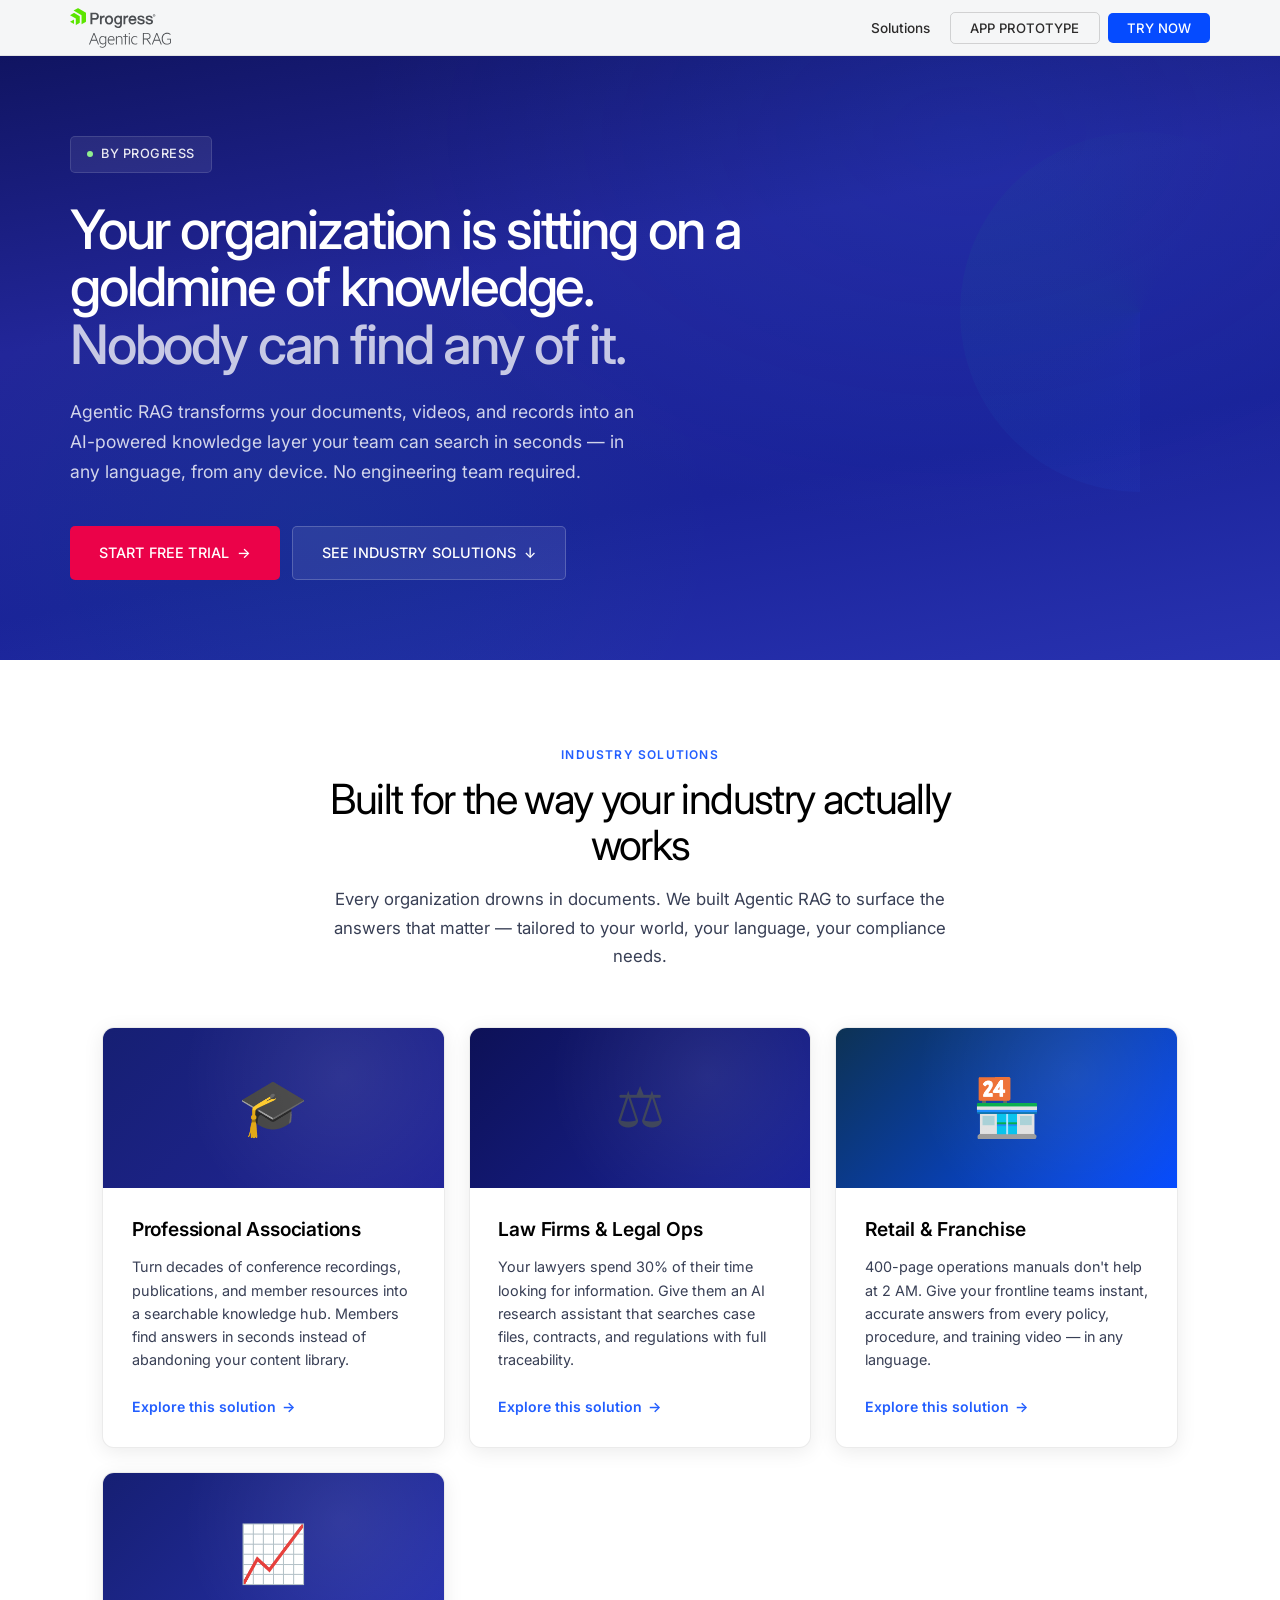
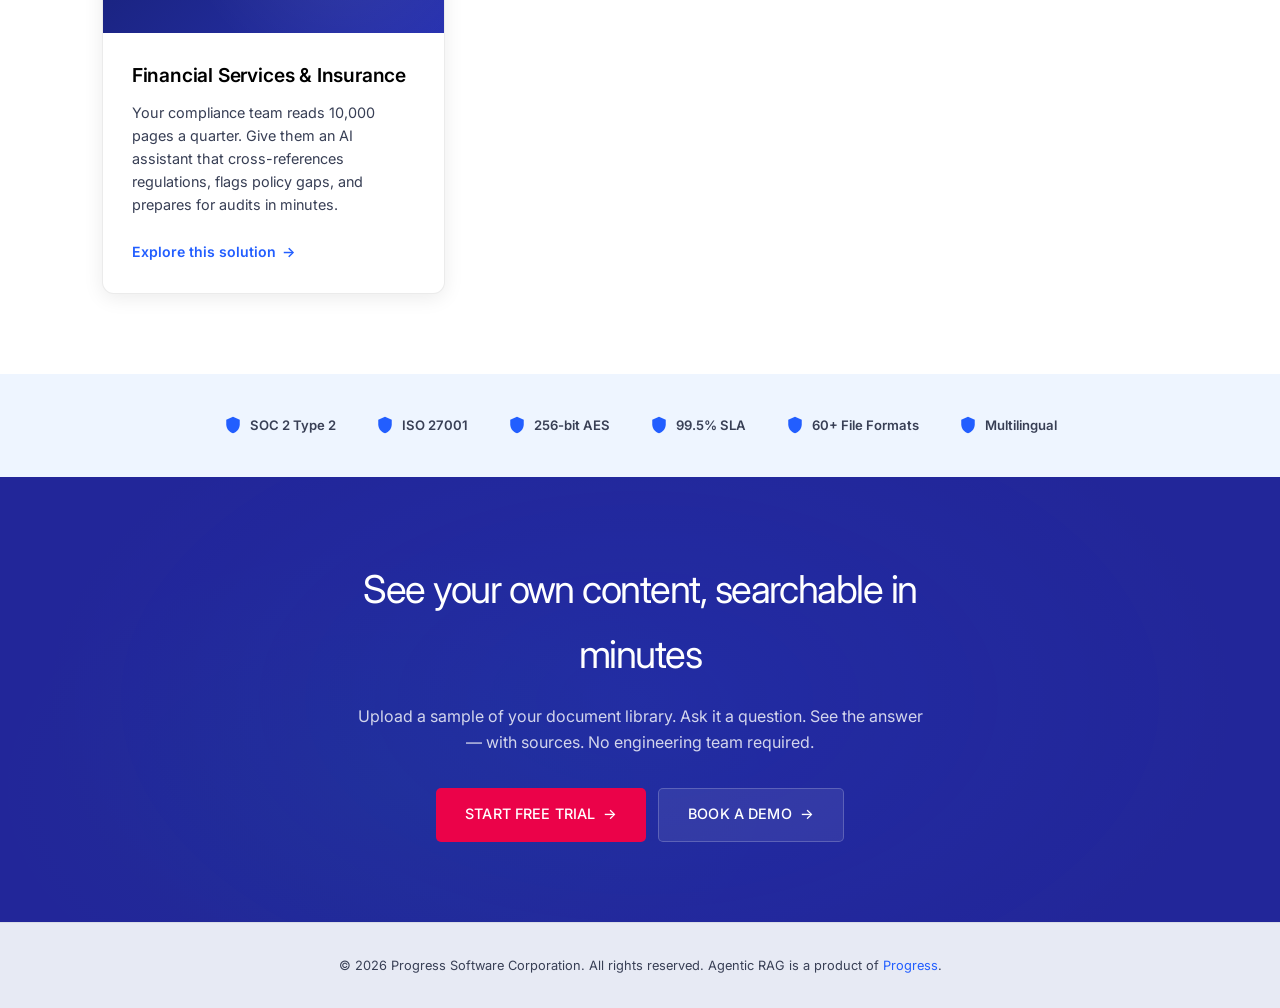
==== commit b315749d: "Replace fake logo with official Progress Agentic RAG SVG Fetched the real SVG from rag.progress.clou" ====
--- a/index.html
+++ b/index.html
@@ -13,10 +13,8 @@
   <div class="nav-inner">
     <a href="index.html" class="nav-brand">
       <span class="logo-mark">
-        <svg xmlns="http://www.w3.org/2000/svg" width="120" height="28" viewBox="0 0 512 120" role="img" aria-label="Progress logo"><path fill="#78BE20" d="M95.52,29.33h0v51a3.93,3.93,0,0,1-1.78,3.08l-1.67,1L79.35,91.76l-8.59,5-1.78,1V42.6L21.23,15,43.91,1.93,46,0.74a3.94,3.94,0,0,1,3.56,0L81,18.9l14.51,8.38v2.05ZM58.36,48.72l-9.79-5.66L25.66,29.83a4,4,0,0,0-3.56,0L1.77,41.57,0,42.6,34.49,62.51v39.83l20.3-11.73,1.79-1a3.94,3.94,0,0,0,1.78-3.08V48.72ZM0,82.43L23.86,96.21V68.63Z"/><path fill="currentColor" d="M135.46,89.81V29.48h28.71c12.56,0,20.45,8.27,20.45,19.55S176.73,68.57,164.17,68.57H149.38V89.81ZM149.38,56.34h13.32c5.71,0,8.73-4.1,8.73-7.32s-3-7.32-8.73-7.32H149.38Zm50.14,33.47V49.09h12.47V55a14.09,14.09,0,0,1,12.85-7.14V61a14.41,14.41,0,0,0-3.27-.32c-4.57,0-8.54,1.87-9.58,6.38V89.81Zm57.34,1.22c-13.94,0-22.1-9.9-22.1-21.64s8.16-21.64,22.1-21.64,22.1,9.9,22.1,21.64S270.81,91,256.86,91Zm0-10.57c6.33,0,10.09-5.18,10.09-11.07S263.19,58.32,256.86,58.32s-10.09,5.18-10.09,11.07S250.54,80.46,256.86,80.46ZM302,108.31a22.64,22.64,0,0,1-12.68-3.77l4.49-8.81a14,14,0,0,0,8.19,2.81c6.25,0,10.52-4.16,10.52-10.67V85.56a16.28,16.28,0,0,1-12.6,5.47c-11.15,0-18.87-9-18.87-21.64s7.72-21.64,18.87-21.64a16.33,16.33,0,0,1,12.6,5.47V49.09h12v38.78C324.56,101.63,315.63,108.31,302,108.31Zm.52-27.85c5.64,0,10-4.77,10-11.07s-4.36-11.07-10-11.07-10,4.77-10,11.07S296.88,80.46,302.52,80.46Zm35.2,9.35V49.09h12.47V55a14.09,14.09,0,0,1,12.85-7.14V61a14.41,14.41,0,0,0-3.27-.32c-4.57,0-8.54,1.87-9.58,6.38V89.81Zm62.09,1.22c-14.36,0-22.52-9.9-22.52-21.64,0-12.31,9.06-21.64,21.81-21.64,12.35,0,21,8.89,21,21.49a24.62,24.62,0,0,1-.3,3.38H389.38c.83,5.93,5.21,9.16,11.25,9.16a16.66,16.66,0,0,0,10.79-3.83l5.68,7.14A24.49,24.49,0,0,1,399.81,91Zm-10.43-25h21.47c-.36-5.67-4.53-9-10.38-9C394.72,57,390.44,60.43,389.38,66Zm51.42,23.83V49.09h12.47V55A16.18,16.18,0,0,1,466,47.75c10.51,0,17.28,6.93,17.28,18.48V89.81H470.82V69c0-6.19-3.39-10-9.13-10s-9.38,3.86-9.38,10V89.81Zm62.82,1.22c-6.45,0-12.56-2.85-16-7l6.19-7.27c2.68,3.12,6.19,4.73,9.83,4.73,3.32,0,5.64-1.61,5.64-3.77,0-2.81-3.22-3.82-7.52-5.31-5.95-2-13.27-4.61-13.27-13.34,0-7.64,6.64-13.36,16.18-13.36a21.64,21.64,0,0,1,14.66,5.54l-5.54,7.31a13.67,13.67,0,0,0-9.12-3.56c-3,0-4.67,1.45-4.67,3.28,0,2.81,3.33,3.78,7.72,5.35,6,2.09,13.07,4.77,13.07,13.38C511.83,84.87,505,91,503.62,91Z"/></svg>
+        <img src="logo.svg" alt="Progress Agentic RAG">
       </span>
-      <span class="separator"></span>
-      <span class="product-name">Agentic RAG</span>
     </a>
     <ul class="nav-links">
       <li><a href="#solutions">Solutions</a></li>
--- a/style.css
+++ b/style.css
@@ -85,18 +85,8 @@
   letter-spacing: -0.02em;
 }
 
-.nav-brand .logo-mark svg {
-  width: 32px; height: 32px;
-}
-
-.nav-brand .separator {
-  width: 1px; height: 20px; background: rgba(0,0,0,0.15);
-  margin: 0 4px;
-}
-
-.nav-brand .product-name {
-  color: var(--body-text);
-  font-weight: 500; font-size: 0.88rem;
+.nav-brand .logo-mark img {
+  height: 40px; width: auto;
 }
 
 .nav-links {
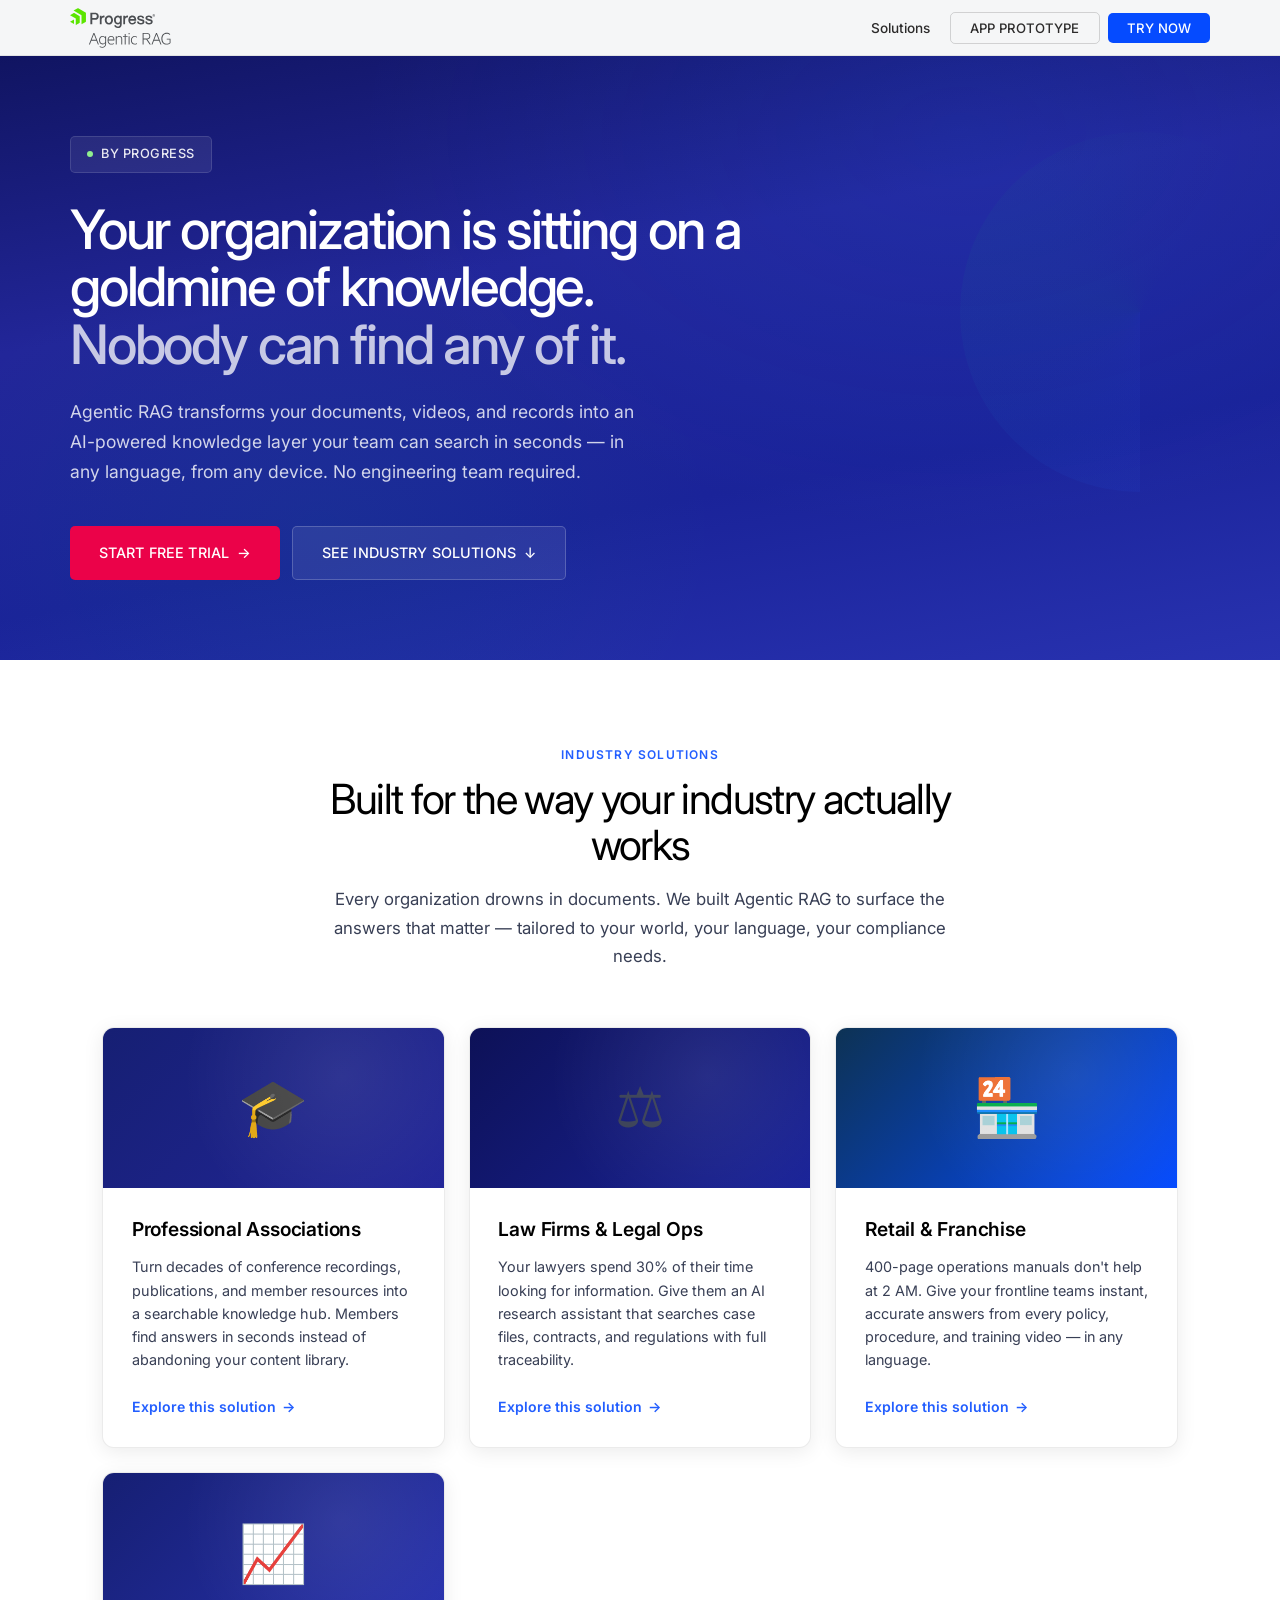
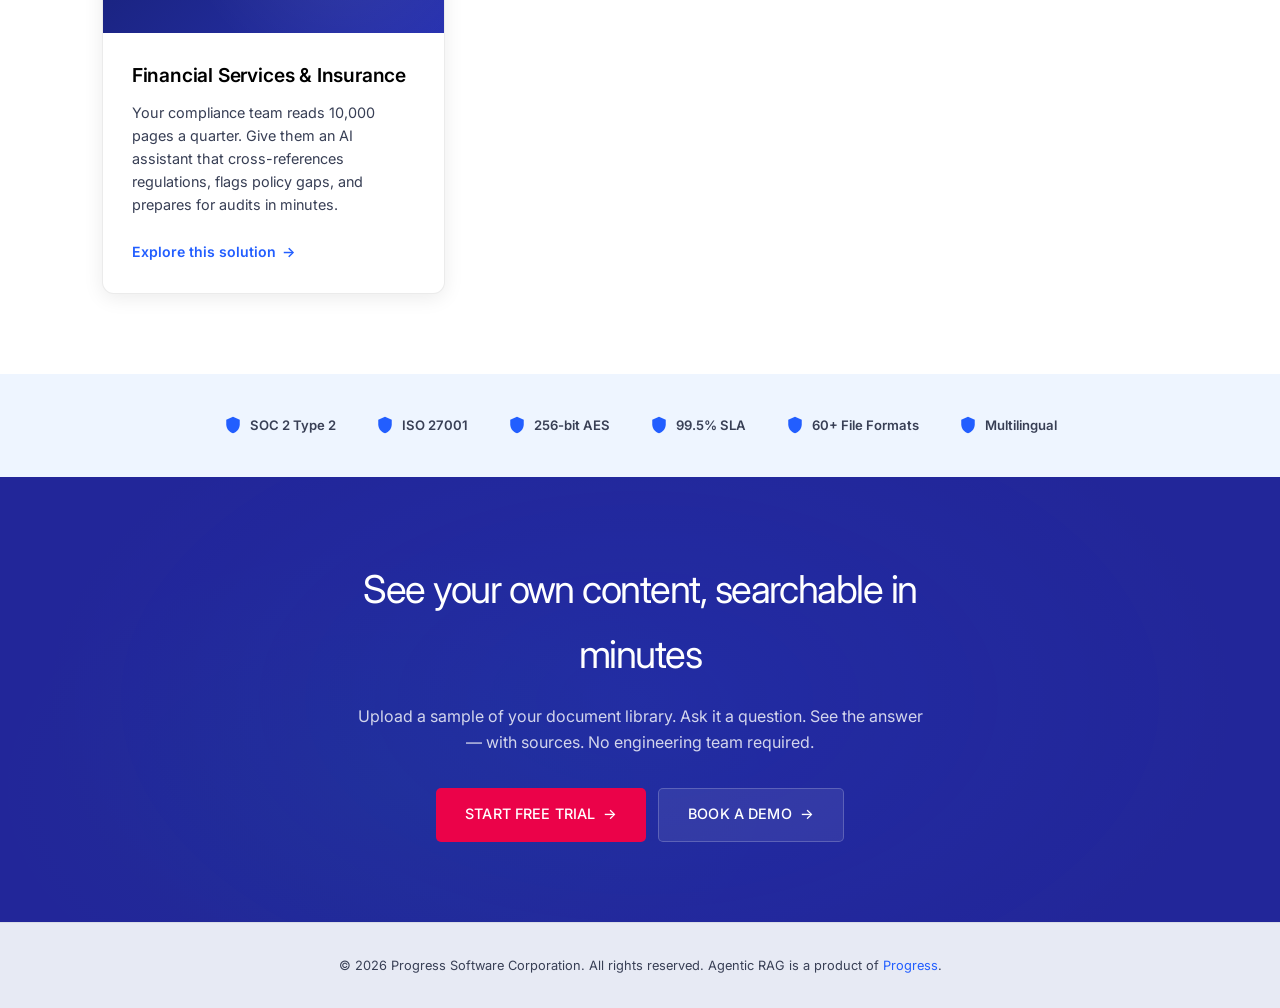
==== commit 184fc51c: "Inline SVG logo directly into all HTML pages Replaced external <img src="logo.svg"> with inline SVG " ====
--- a/index.html
+++ b/index.html
@@ -13,7 +13,7 @@
   <div class="nav-inner">
     <a href="index.html" class="nav-brand">
       <span class="logo-mark">
-        <img src="logo.svg" alt="Progress Agentic RAG">
+        <svg xmlns="http://www.w3.org/2000/svg" viewBox="0 0 310 122" role="img" aria-label="Progress Agentic RAG"><g><path fill="#4b4e52" d="M74.25,76.22l13.83,34.96h-2.9l-4.55-11.5h-15.49l-4.5,11.5h-2.9l13.83-34.96h2.68ZM66.16,97.05h13.44l-6.72-17.08-6.72,17.08Z"/><path fill="#4b4e52" d="M107.37,106.96c-1.42,2.11-4.33,4.16-7.8,4.16-7.34,0-10.87-6.09-10.87-12.87s3.53-12.87,10.87-12.87c3.47,0,6.38,2.05,7.8,4.21v-3.7h2.79v23.46c0,8.37-5.58,12.01-11.61,12.01-3.19,0-6.03-.97-7.91-2.39v-3.25c2.51,2.28,5.18,3.07,7.91,3.07,4.95,0,8.82-2.96,8.82-9.28v-2.56ZM107.37,92.9c-1.65-3.13-4.5-4.9-7.51-4.9-5.24,0-8.31,4.27-8.31,10.25s3.07,10.3,8.31,10.3c3.02,0,5.86-1.82,7.51-4.9v-10.76Z"/><path fill="#4b4e52" d="M126.53,109.18c2.85,0,4.95-.68,7.12-2.51v2.79c-1.88,1.54-4.38,2.22-7.34,2.22-7.06,0-11.78-5.01-11.78-12.92s4.21-13.38,10.93-13.38,10.02,5.01,10.02,12.35v1.02h-18.16c0,6.83,3.99,10.42,9.22,10.42ZM117.42,96.43h15.31c-.17-4.44-2.28-8.54-7.29-8.54-4.16,0-7.34,3.07-8.03,8.54Z"/><path fill="#4b4e52" d="M139.57,85.9h2.85v4.04c1.54-2.39,4.5-4.55,8.08-4.55,5.75,0,8.77,3.7,8.77,9.05v16.74h-2.79v-16.34c0-3.93-1.99-6.83-6.49-6.83-3.47,0-6.32,2.45-7.57,5.47v17.71h-2.85v-25.28Z"/><path fill="#4b4e52" d="M169.79,111.17h-2.85v-22.83h-5.41v-2.45h5.41v-6.49h2.85v6.49h5.98v2.45h-5.98v22.83Z"/><path fill="#4b4e52" d="M180.27,80.15c-1.08,0-1.94-.85-1.94-1.94,0-1.02.85-1.94,1.94-1.94s1.94.91,1.94,1.94c0,1.08-.85,1.94-1.94,1.94ZM181.69,111.17h-2.85v-25.28h2.85v25.28Z"/><path fill="#4b4e52" d="M197.51,85.38c2.45,0,4.95.68,6.72,2.22v2.9c-1.99-1.82-4.1-2.56-6.6-2.56-5.01,0-9.05,3.93-9.05,10.59s4.04,10.59,9.05,10.59c2.5,0,4.61-.74,6.6-2.56v2.9c-1.76,1.54-4.27,2.22-6.72,2.22-6.77,0-11.78-5.18-11.78-13.15s5.01-13.15,11.78-13.15Z"/><path fill="#4b4e52" d="M224.44,95.74v15.43h-2.9v-34.96h12.07c6.83,0,11.27,3.42,11.27,9.79,0,5.64-3.47,8.88-8.94,9.62l10.59,15.54h-3.36l-10.42-15.43h-8.31ZM224.44,93.18h9.05c5.35,0,8.54-2.68,8.54-7.17s-3.19-7.17-8.54-7.17h-9.05v14.35Z"/><path fill="#4b4e52" d="M265.12,76.22l13.83,34.96h-2.9l-4.55-11.5h-15.49l-4.5,11.5h-2.9l13.83-34.96h2.68ZM257.04,97.05h13.44l-6.72-17.08-6.72,17.08Z"/><path fill="#4b4e52" d="M303.93,105.88v-9.96h-8.82v-2.45h11.5v13.32c-3.25,3.81-7.8,4.9-12.01,4.9-9.11,0-15.88-6.95-15.88-17.99s7-17.99,16.23-17.99c4.1,0,7.74,1.31,10.25,3.36v3.24c-2.96-2.73-6.55-3.87-10.25-3.87-7.8,0-13.26,5.81-13.26,15.26s5.35,15.31,12.98,15.31c3.81,0,6.6-.85,9.28-3.13Z"/></g><g><g><path fill="#4b4e52" d="M75.34,14.11h-13.22v35.81h5.87v-14.06h7.41c8.01,0,12.43-3.91,12.43-11.02,0-3.23-1.22-10.73-12.47-10.73M81.85,24.94c0,4.04-2.1,5.69-7.23,5.69h-6.63v-11.23h7.41c4.35,0,6.46,1.81,6.46,5.54M105.28,23.83l.44.21-1,5.29-.69-.21c-.56-.17-1.13-.26-1.7-.26-5.48,0-5.93,4.37-5.93,9.65v11.41h-5.43v-26.3h5.1v3.17c1.39-2.13,3.06-3.24,5.27-3.51,1.45-.17,2.86.03,3.93.54M118.64,23.1c-4.28,0-7.7,1.63-9.91,4.71-2.32,3.24-2.66,7.04-2.66,9.02,0,8.31,4.93,13.68,12.57,13.68,9.28,0,12.57-7.47,12.57-13.87,0-3.68-1.09-7.02-3.07-9.41-2.24-2.7-5.53-4.12-9.5-4.12M118.64,45.65c-4.25,0-6.89-3.38-6.89-8.83s2.64-8.92,6.89-8.92,6.94,3.46,6.94,8.83-2.66,8.92-6.94,8.92M176.88,23.83l.44.21-1,5.29-.69-.21c-.56-.17-1.13-.26-1.69-.26-5.48,0-5.93,4.37-5.93,9.65v11.41h-5.43v-26.3h5.1v3.17c1.39-2.13,3.06-3.24,5.27-3.51,1.45-.17,2.85.03,3.93.54M196.39,41.5l-.1.29c-1.13,3.23-3.84,3.91-5.92,3.91-4.11,0-6.76-2.73-7.02-7.16h18.59l.07-.52c.08-.61.07-1.47.06-2.09,0-.17,0-.32,0-.47-.27-7.36-5.07-12.31-11.94-12.31-4.01,0-7.3,1.58-9.52,4.56-1.79,2.42-2.81,5.76-2.81,9.17,0,8.13,5.05,13.59,12.57,13.59,5.82,0,9.82-2.96,11.28-8.32l.18-.64h-5.44ZM183.53,33.82c.46-3.64,2.95-5.96,6.5-5.96,2.71,0,5.92,1.58,6.36,5.96h-12.86ZM152.69,25.83c-1.75-1.82-4.1-2.74-6.99-2.74-7.97,0-11.6,7.02-11.6,13.53s3.59,13.44,11.6,13.44c2.67,0,5.06-.98,6.78-2.75-.02,1.16-.05,2.26-.08,2.73-.3,4.34-2.38,6.36-6.56,6.36-2.27,0-4.88-.81-5.39-3.07l-.11-.5h-5.35s.09.72.09.72c.56,4.64,4.63,7.52,10.62,7.52,5.26,0,9-1.98,10.81-5.72.88-1.8,1.32-4.43,1.32-7.81v-23.91h-5.14v2.21ZM146.04,45.22c-1.9,0-6.31-.86-6.31-8.83,0-5.24,2.47-8.49,6.46-8.49,3.08,0,6.36,2.23,6.36,8.49,0,5.52-2.43,8.83-6.51,8.83M227.18,42.01c0,4.18-3.47,8.4-11.23,8.4-6.86,0-10.94-2.97-11.49-8.36l-.06-.55h5.35l.08.4c.66,3.24,3.74,3.92,6.22,3.92,2.71,0,5.61-.88,5.61-3.33,0-1.24-.81-2.12-2.4-2.62-.95-.28-2.11-.61-3.33-.95-2.12-.59-4.3-1.21-5.65-1.67-3.34-1.2-5.25-3.52-5.25-6.38,0-5.3,5.16-7.68,10.28-7.68,6.84,0,10.38,2.58,10.82,7.87l.05.55h-5.27s-.07-.42-.07-.42c-.53-3.05-3.56-3.51-5.32-3.51-1.52,0-5.06.27-5.06,2.79,0,1.15.98,1.99,2.99,2.57.6.17,1.5.4,2.53.67,2.15.56,4.82,1.25,6.16,1.71,3.35,1.18,5.05,3.39,5.05,6.58M252.27,42.01c0,4.18-3.47,8.4-11.22,8.4-6.86,0-10.94-2.97-11.49-8.36l-.06-.55h5.35l.08.4c.65,3.24,3.74,3.92,6.22,3.92,2.71,0,5.61-.88,5.61-3.33,0-1.24-.81-2.12-2.4-2.62-.95-.28-2.11-.61-3.34-.95-2.11-.59-4.3-1.21-5.65-1.67-3.34-1.2-5.25-3.52-5.25-6.38,0-5.3,5.16-7.68,10.28-7.68,6.84,0,10.38,2.58,10.82,7.87l.05.55h-5.27s-.07-.42-.07-.42c-.53-3.05-3.56-3.51-5.33-3.51-1.52,0-5.06.27-5.06,2.79,0,1.15.98,1.99,2.99,2.57.6.17,1.49.4,2.53.67,2.14.56,4.82,1.25,6.16,1.71,3.35,1.18,5.05,3.39,5.05,6.58"/><path fill="#4b4e52" d="M255.57,26.45c-2.03,0-3.7-1.58-3.7-3.75s1.68-3.75,3.7-3.75,3.71,1.58,3.71,3.75-1.68,3.75-3.71,3.75M255.57,19.59c-1.68,0-3.03,1.29-3.03,3.11s1.35,3.11,3.03,3.11,3.03-1.29,3.03-3.11-1.35-3.11-3.03-3.11M255.14,23.4v1.25h-1.11v-3.93h1.84c.88,0,1.45.51,1.45,1.37,0,.61-.29,1.02-.76,1.19l.9,1.37h-1.23l-.76-1.25h-.35ZM255.75,21.64h-.61v.88h.61c.33,0,.51-.16.51-.43s-.18-.45-.51-.45"/></g><path fill="#5ce500" d="M48.63,41.09c0,.58-.41,1.28-.9,1.56l-12.58,7.27v-28.02L10.87,7.89,23.45.62c.5-.29,1.31-.29,1.81,0l23.36,13.49v26.98ZM29.74,25.01L13.12,15.41c-.5-.29-1.31-.29-1.81,0L.08,21.9l17.53,10.12v20.24s11.23-6.48,11.23-6.48c.5-.29.9-.99.9-1.57v-19.2ZM.08,42.14l12.13,7v-14.01L.08,42.14Z"/></g></svg>
       </span>
     </a>
     <ul class="nav-links">
--- a/style.css
+++ b/style.css
@@ -85,6 +85,9 @@
   letter-spacing: -0.02em;
 }
 
+.nav-brand .logo-mark svg {
+  height: 40px; width: auto;
+}
 .nav-brand .logo-mark img {
   height: 40px; width: auto;
 }
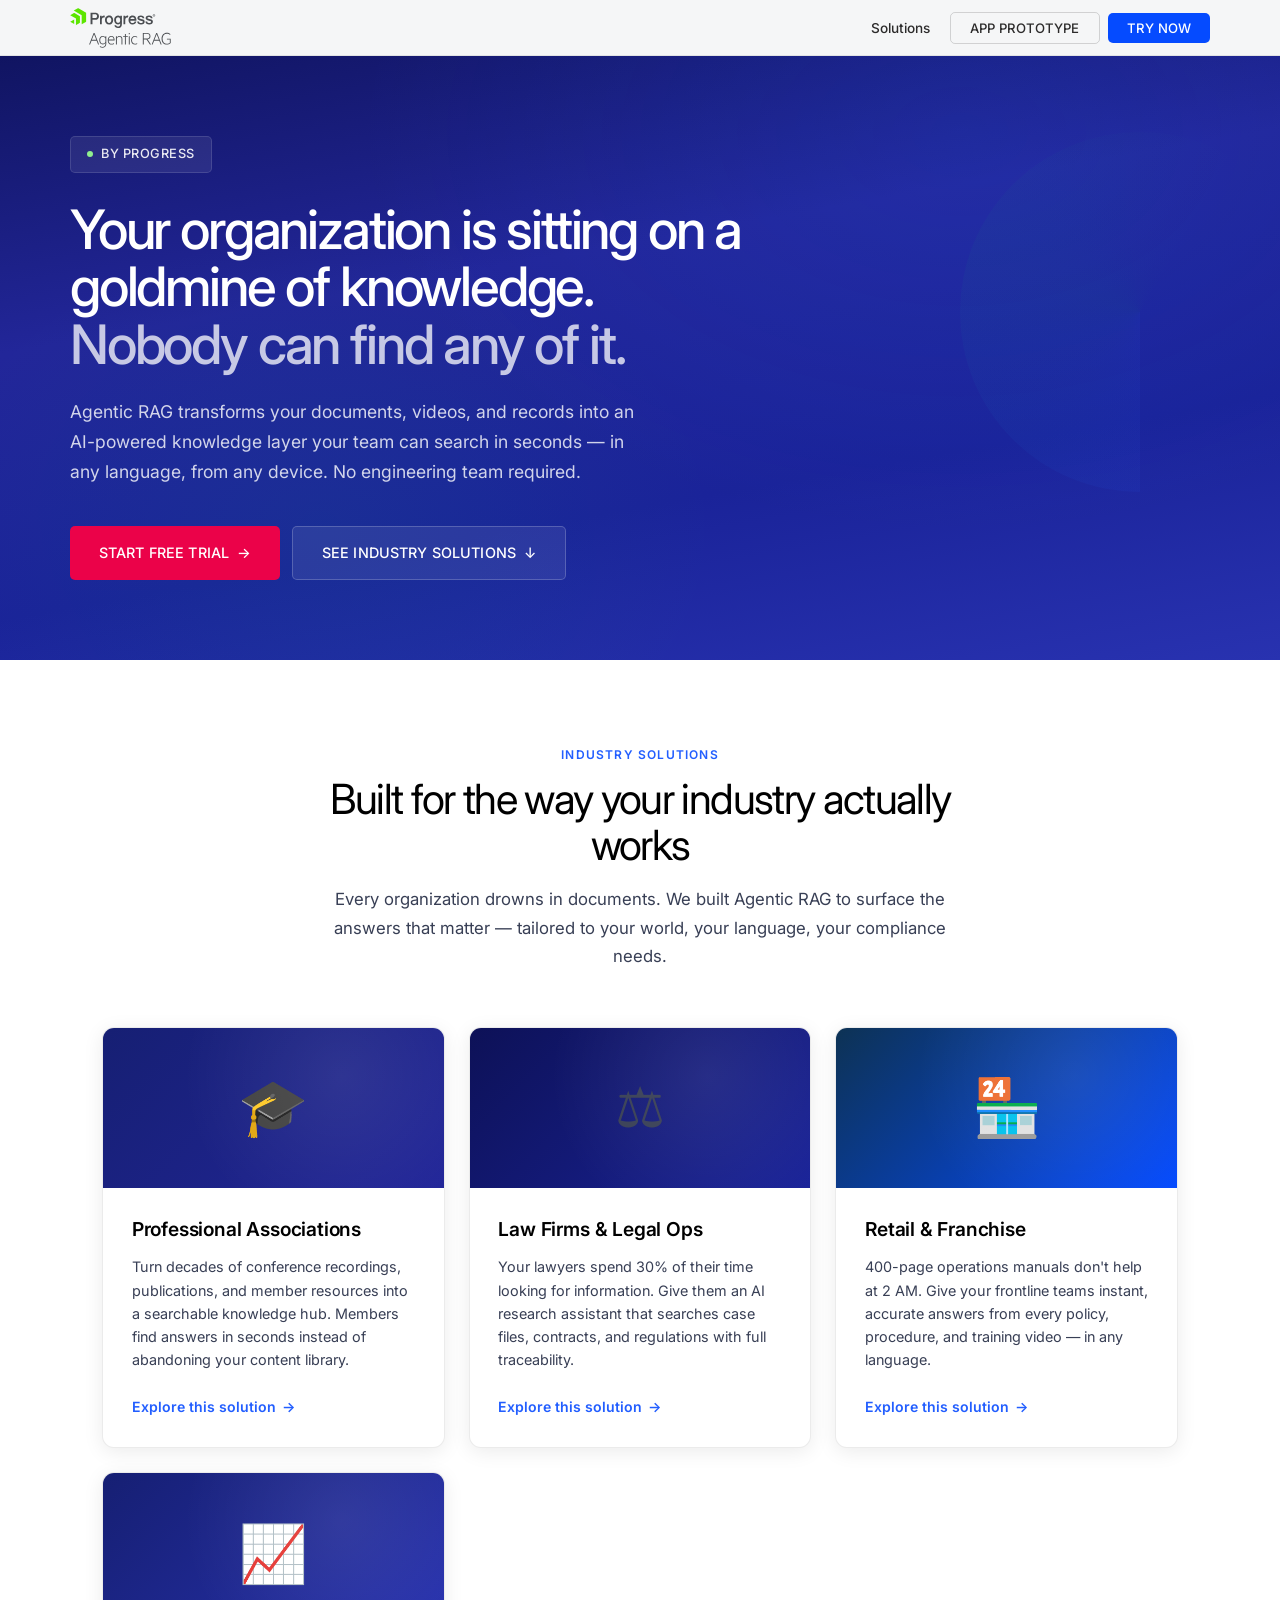
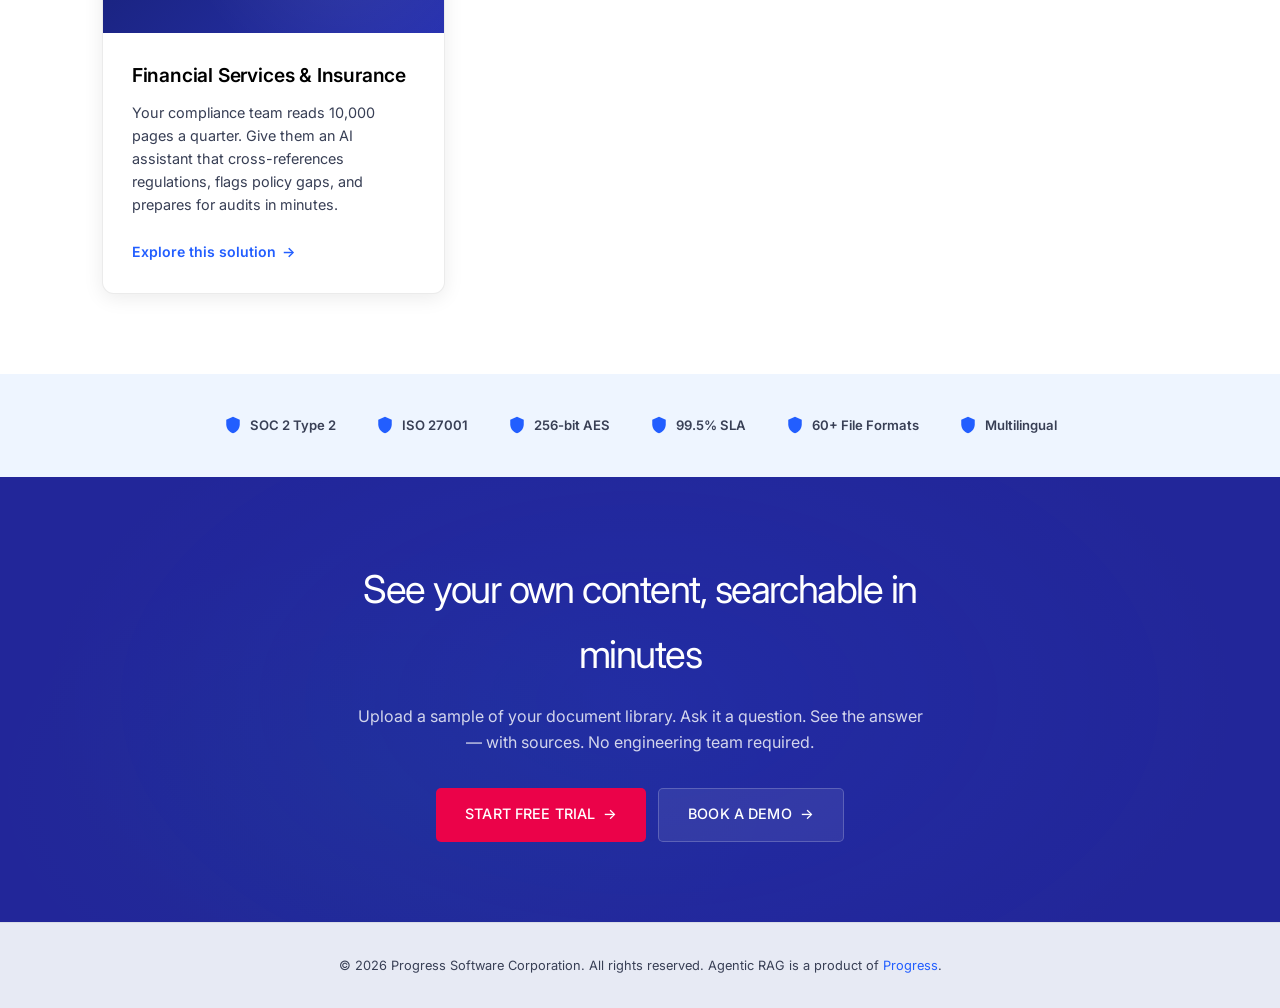
==== commit 4b258316: "Fix inline SVG logo rendering — add explicit width/height attributes Inline SVGs without width/heigh" ====
--- a/index.html
+++ b/index.html
@@ -13,7 +13,7 @@
   <div class="nav-inner">
     <a href="index.html" class="nav-brand">
       <span class="logo-mark">
-        <svg xmlns="http://www.w3.org/2000/svg" viewBox="0 0 310 122" role="img" aria-label="Progress Agentic RAG"><g><path fill="#4b4e52" d="M74.25,76.22l13.83,34.96h-2.9l-4.55-11.5h-15.49l-4.5,11.5h-2.9l13.83-34.96h2.68ZM66.16,97.05h13.44l-6.72-17.08-6.72,17.08Z"/><path fill="#4b4e52" d="M107.37,106.96c-1.42,2.11-4.33,4.16-7.8,4.16-7.34,0-10.87-6.09-10.87-12.87s3.53-12.87,10.87-12.87c3.47,0,6.38,2.05,7.8,4.21v-3.7h2.79v23.46c0,8.37-5.58,12.01-11.61,12.01-3.19,0-6.03-.97-7.91-2.39v-3.25c2.51,2.28,5.18,3.07,7.91,3.07,4.95,0,8.82-2.96,8.82-9.28v-2.56ZM107.37,92.9c-1.65-3.13-4.5-4.9-7.51-4.9-5.24,0-8.31,4.27-8.31,10.25s3.07,10.3,8.31,10.3c3.02,0,5.86-1.82,7.51-4.9v-10.76Z"/><path fill="#4b4e52" d="M126.53,109.18c2.85,0,4.95-.68,7.12-2.51v2.79c-1.88,1.54-4.38,2.22-7.34,2.22-7.06,0-11.78-5.01-11.78-12.92s4.21-13.38,10.93-13.38,10.02,5.01,10.02,12.35v1.02h-18.16c0,6.83,3.99,10.42,9.22,10.42ZM117.42,96.43h15.31c-.17-4.44-2.28-8.54-7.29-8.54-4.16,0-7.34,3.07-8.03,8.54Z"/><path fill="#4b4e52" d="M139.57,85.9h2.85v4.04c1.54-2.39,4.5-4.55,8.08-4.55,5.75,0,8.77,3.7,8.77,9.05v16.74h-2.79v-16.34c0-3.93-1.99-6.83-6.49-6.83-3.47,0-6.32,2.45-7.57,5.47v17.71h-2.85v-25.28Z"/><path fill="#4b4e52" d="M169.79,111.17h-2.85v-22.83h-5.41v-2.45h5.41v-6.49h2.85v6.49h5.98v2.45h-5.98v22.83Z"/><path fill="#4b4e52" d="M180.27,80.15c-1.08,0-1.94-.85-1.94-1.94,0-1.02.85-1.94,1.94-1.94s1.94.91,1.94,1.94c0,1.08-.85,1.94-1.94,1.94ZM181.69,111.17h-2.85v-25.28h2.85v25.28Z"/><path fill="#4b4e52" d="M197.51,85.38c2.45,0,4.95.68,6.72,2.22v2.9c-1.99-1.82-4.1-2.56-6.6-2.56-5.01,0-9.05,3.93-9.05,10.59s4.04,10.59,9.05,10.59c2.5,0,4.61-.74,6.6-2.56v2.9c-1.76,1.54-4.27,2.22-6.72,2.22-6.77,0-11.78-5.18-11.78-13.15s5.01-13.15,11.78-13.15Z"/><path fill="#4b4e52" d="M224.44,95.74v15.43h-2.9v-34.96h12.07c6.83,0,11.27,3.42,11.27,9.79,0,5.64-3.47,8.88-8.94,9.62l10.59,15.54h-3.36l-10.42-15.43h-8.31ZM224.44,93.18h9.05c5.35,0,8.54-2.68,8.54-7.17s-3.19-7.17-8.54-7.17h-9.05v14.35Z"/><path fill="#4b4e52" d="M265.12,76.22l13.83,34.96h-2.9l-4.55-11.5h-15.49l-4.5,11.5h-2.9l13.83-34.96h2.68ZM257.04,97.05h13.44l-6.72-17.08-6.72,17.08Z"/><path fill="#4b4e52" d="M303.93,105.88v-9.96h-8.82v-2.45h11.5v13.32c-3.25,3.81-7.8,4.9-12.01,4.9-9.11,0-15.88-6.95-15.88-17.99s7-17.99,16.23-17.99c4.1,0,7.74,1.31,10.25,3.36v3.24c-2.96-2.73-6.55-3.87-10.25-3.87-7.8,0-13.26,5.81-13.26,15.26s5.35,15.31,12.98,15.31c3.81,0,6.6-.85,9.28-3.13Z"/></g><g><g><path fill="#4b4e52" d="M75.34,14.11h-13.22v35.81h5.87v-14.06h7.41c8.01,0,12.43-3.91,12.43-11.02,0-3.23-1.22-10.73-12.47-10.73M81.85,24.94c0,4.04-2.1,5.69-7.23,5.69h-6.63v-11.23h7.41c4.35,0,6.46,1.81,6.46,5.54M105.28,23.83l.44.21-1,5.29-.69-.21c-.56-.17-1.13-.26-1.7-.26-5.48,0-5.93,4.37-5.93,9.65v11.41h-5.43v-26.3h5.1v3.17c1.39-2.13,3.06-3.24,5.27-3.51,1.45-.17,2.86.03,3.93.54M118.64,23.1c-4.28,0-7.7,1.63-9.91,4.71-2.32,3.24-2.66,7.04-2.66,9.02,0,8.31,4.93,13.68,12.57,13.68,9.28,0,12.57-7.47,12.57-13.87,0-3.68-1.09-7.02-3.07-9.41-2.24-2.7-5.53-4.12-9.5-4.12M118.64,45.65c-4.25,0-6.89-3.38-6.89-8.83s2.64-8.92,6.89-8.92,6.94,3.46,6.94,8.83-2.66,8.92-6.94,8.92M176.88,23.83l.44.21-1,5.29-.69-.21c-.56-.17-1.13-.26-1.69-.26-5.48,0-5.93,4.37-5.93,9.65v11.41h-5.43v-26.3h5.1v3.17c1.39-2.13,3.06-3.24,5.27-3.51,1.45-.17,2.85.03,3.93.54M196.39,41.5l-.1.29c-1.13,3.23-3.84,3.91-5.92,3.91-4.11,0-6.76-2.73-7.02-7.16h18.59l.07-.52c.08-.61.07-1.47.06-2.09,0-.17,0-.32,0-.47-.27-7.36-5.07-12.31-11.94-12.31-4.01,0-7.3,1.58-9.52,4.56-1.79,2.42-2.81,5.76-2.81,9.17,0,8.13,5.05,13.59,12.57,13.59,5.82,0,9.82-2.96,11.28-8.32l.18-.64h-5.44ZM183.53,33.82c.46-3.64,2.95-5.96,6.5-5.96,2.71,0,5.92,1.58,6.36,5.96h-12.86ZM152.69,25.83c-1.75-1.82-4.1-2.74-6.99-2.74-7.97,0-11.6,7.02-11.6,13.53s3.59,13.44,11.6,13.44c2.67,0,5.06-.98,6.78-2.75-.02,1.16-.05,2.26-.08,2.73-.3,4.34-2.38,6.36-6.56,6.36-2.27,0-4.88-.81-5.39-3.07l-.11-.5h-5.35s.09.72.09.72c.56,4.64,4.63,7.52,10.62,7.52,5.26,0,9-1.98,10.81-5.72.88-1.8,1.32-4.43,1.32-7.81v-23.91h-5.14v2.21ZM146.04,45.22c-1.9,0-6.31-.86-6.31-8.83,0-5.24,2.47-8.49,6.46-8.49,3.08,0,6.36,2.23,6.36,8.49,0,5.52-2.43,8.83-6.51,8.83M227.18,42.01c0,4.18-3.47,8.4-11.23,8.4-6.86,0-10.94-2.97-11.49-8.36l-.06-.55h5.35l.08.4c.66,3.24,3.74,3.92,6.22,3.92,2.71,0,5.61-.88,5.61-3.33,0-1.24-.81-2.12-2.4-2.62-.95-.28-2.11-.61-3.33-.95-2.12-.59-4.3-1.21-5.65-1.67-3.34-1.2-5.25-3.52-5.25-6.38,0-5.3,5.16-7.68,10.28-7.68,6.84,0,10.38,2.58,10.82,7.87l.05.55h-5.27s-.07-.42-.07-.42c-.53-3.05-3.56-3.51-5.32-3.51-1.52,0-5.06.27-5.06,2.79,0,1.15.98,1.99,2.99,2.57.6.17,1.5.4,2.53.67,2.15.56,4.82,1.25,6.16,1.71,3.35,1.18,5.05,3.39,5.05,6.58M252.27,42.01c0,4.18-3.47,8.4-11.22,8.4-6.86,0-10.94-2.97-11.49-8.36l-.06-.55h5.35l.08.4c.65,3.24,3.74,3.92,6.22,3.92,2.71,0,5.61-.88,5.61-3.33,0-1.24-.81-2.12-2.4-2.62-.95-.28-2.11-.61-3.34-.95-2.11-.59-4.3-1.21-5.65-1.67-3.34-1.2-5.25-3.52-5.25-6.38,0-5.3,5.16-7.68,10.28-7.68,6.84,0,10.38,2.58,10.82,7.87l.05.55h-5.27s-.07-.42-.07-.42c-.53-3.05-3.56-3.51-5.33-3.51-1.52,0-5.06.27-5.06,2.79,0,1.15.98,1.99,2.99,2.57.6.17,1.49.4,2.53.67,2.14.56,4.82,1.25,6.16,1.71,3.35,1.18,5.05,3.39,5.05,6.58"/><path fill="#4b4e52" d="M255.57,26.45c-2.03,0-3.7-1.58-3.7-3.75s1.68-3.75,3.7-3.75,3.71,1.58,3.71,3.75-1.68,3.75-3.71,3.75M255.57,19.59c-1.68,0-3.03,1.29-3.03,3.11s1.35,3.11,3.03,3.11,3.03-1.29,3.03-3.11-1.35-3.11-3.03-3.11M255.14,23.4v1.25h-1.11v-3.93h1.84c.88,0,1.45.51,1.45,1.37,0,.61-.29,1.02-.76,1.19l.9,1.37h-1.23l-.76-1.25h-.35ZM255.75,21.64h-.61v.88h.61c.33,0,.51-.16.51-.43s-.18-.45-.51-.45"/></g><path fill="#5ce500" d="M48.63,41.09c0,.58-.41,1.28-.9,1.56l-12.58,7.27v-28.02L10.87,7.89,23.45.62c.5-.29,1.31-.29,1.81,0l23.36,13.49v26.98ZM29.74,25.01L13.12,15.41c-.5-.29-1.31-.29-1.81,0L.08,21.9l17.53,10.12v20.24s11.23-6.48,11.23-6.48c.5-.29.9-.99.9-1.57v-19.2ZM.08,42.14l12.13,7v-14.01L.08,42.14Z"/></g></svg>
+        <svg xmlns="http://www.w3.org/2000/svg" width="102" height="40" viewBox="0 0 310 122" role="img" aria-label="Progress Agentic RAG"><g><path fill="#4b4e52" d="M74.25,76.22l13.83,34.96h-2.9l-4.55-11.5h-15.49l-4.5,11.5h-2.9l13.83-34.96h2.68ZM66.16,97.05h13.44l-6.72-17.08-6.72,17.08Z"/><path fill="#4b4e52" d="M107.37,106.96c-1.42,2.11-4.33,4.16-7.8,4.16-7.34,0-10.87-6.09-10.87-12.87s3.53-12.87,10.87-12.87c3.47,0,6.38,2.05,7.8,4.21v-3.7h2.79v23.46c0,8.37-5.58,12.01-11.61,12.01-3.19,0-6.03-.97-7.91-2.39v-3.25c2.51,2.28,5.18,3.07,7.91,3.07,4.95,0,8.82-2.96,8.82-9.28v-2.56ZM107.37,92.9c-1.65-3.13-4.5-4.9-7.51-4.9-5.24,0-8.31,4.27-8.31,10.25s3.07,10.3,8.31,10.3c3.02,0,5.86-1.82,7.51-4.9v-10.76Z"/><path fill="#4b4e52" d="M126.53,109.18c2.85,0,4.95-.68,7.12-2.51v2.79c-1.88,1.54-4.38,2.22-7.34,2.22-7.06,0-11.78-5.01-11.78-12.92s4.21-13.38,10.93-13.38,10.02,5.01,10.02,12.35v1.02h-18.16c0,6.83,3.99,10.42,9.22,10.42ZM117.42,96.43h15.31c-.17-4.44-2.28-8.54-7.29-8.54-4.16,0-7.34,3.07-8.03,8.54Z"/><path fill="#4b4e52" d="M139.57,85.9h2.85v4.04c1.54-2.39,4.5-4.55,8.08-4.55,5.75,0,8.77,3.7,8.77,9.05v16.74h-2.79v-16.34c0-3.93-1.99-6.83-6.49-6.83-3.47,0-6.32,2.45-7.57,5.47v17.71h-2.85v-25.28Z"/><path fill="#4b4e52" d="M169.79,111.17h-2.85v-22.83h-5.41v-2.45h5.41v-6.49h2.85v6.49h5.98v2.45h-5.98v22.83Z"/><path fill="#4b4e52" d="M180.27,80.15c-1.08,0-1.94-.85-1.94-1.94,0-1.02.85-1.94,1.94-1.94s1.94.91,1.94,1.94c0,1.08-.85,1.94-1.94,1.94ZM181.69,111.17h-2.85v-25.28h2.85v25.28Z"/><path fill="#4b4e52" d="M197.51,85.38c2.45,0,4.95.68,6.72,2.22v2.9c-1.99-1.82-4.1-2.56-6.6-2.56-5.01,0-9.05,3.93-9.05,10.59s4.04,10.59,9.05,10.59c2.5,0,4.61-.74,6.6-2.56v2.9c-1.76,1.54-4.27,2.22-6.72,2.22-6.77,0-11.78-5.18-11.78-13.15s5.01-13.15,11.78-13.15Z"/><path fill="#4b4e52" d="M224.44,95.74v15.43h-2.9v-34.96h12.07c6.83,0,11.27,3.42,11.27,9.79,0,5.64-3.47,8.88-8.94,9.62l10.59,15.54h-3.36l-10.42-15.43h-8.31ZM224.44,93.18h9.05c5.35,0,8.54-2.68,8.54-7.17s-3.19-7.17-8.54-7.17h-9.05v14.35Z"/><path fill="#4b4e52" d="M265.12,76.22l13.83,34.96h-2.9l-4.55-11.5h-15.49l-4.5,11.5h-2.9l13.83-34.96h2.68ZM257.04,97.05h13.44l-6.72-17.08-6.72,17.08Z"/><path fill="#4b4e52" d="M303.93,105.88v-9.96h-8.82v-2.45h11.5v13.32c-3.25,3.81-7.8,4.9-12.01,4.9-9.11,0-15.88-6.95-15.88-17.99s7-17.99,16.23-17.99c4.1,0,7.74,1.31,10.25,3.36v3.24c-2.96-2.73-6.55-3.87-10.25-3.87-7.8,0-13.26,5.81-13.26,15.26s5.35,15.31,12.98,15.31c3.81,0,6.6-.85,9.28-3.13Z"/></g><g><g><path fill="#4b4e52" d="M75.34,14.11h-13.22v35.81h5.87v-14.06h7.41c8.01,0,12.43-3.91,12.43-11.02,0-3.23-1.22-10.73-12.47-10.73M81.85,24.94c0,4.04-2.1,5.69-7.23,5.69h-6.63v-11.23h7.41c4.35,0,6.46,1.81,6.46,5.54M105.28,23.83l.44.21-1,5.29-.69-.21c-.56-.17-1.13-.26-1.7-.26-5.48,0-5.93,4.37-5.93,9.65v11.41h-5.43v-26.3h5.1v3.17c1.39-2.13,3.06-3.24,5.27-3.51,1.45-.17,2.86.03,3.93.54M118.64,23.1c-4.28,0-7.7,1.63-9.91,4.71-2.32,3.24-2.66,7.04-2.66,9.02,0,8.31,4.93,13.68,12.57,13.68,9.28,0,12.57-7.47,12.57-13.87,0-3.68-1.09-7.02-3.07-9.41-2.24-2.7-5.53-4.12-9.5-4.12M118.64,45.65c-4.25,0-6.89-3.38-6.89-8.83s2.64-8.92,6.89-8.92,6.94,3.46,6.94,8.83-2.66,8.92-6.94,8.92M176.88,23.83l.44.21-1,5.29-.69-.21c-.56-.17-1.13-.26-1.69-.26-5.48,0-5.93,4.37-5.93,9.65v11.41h-5.43v-26.3h5.1v3.17c1.39-2.13,3.06-3.24,5.27-3.51,1.45-.17,2.85.03,3.93.54M196.39,41.5l-.1.29c-1.13,3.23-3.84,3.91-5.92,3.91-4.11,0-6.76-2.73-7.02-7.16h18.59l.07-.52c.08-.61.07-1.47.06-2.09,0-.17,0-.32,0-.47-.27-7.36-5.07-12.31-11.94-12.31-4.01,0-7.3,1.58-9.52,4.56-1.79,2.42-2.81,5.76-2.81,9.17,0,8.13,5.05,13.59,12.57,13.59,5.82,0,9.82-2.96,11.28-8.32l.18-.64h-5.44ZM183.53,33.82c.46-3.64,2.95-5.96,6.5-5.96,2.71,0,5.92,1.58,6.36,5.96h-12.86ZM152.69,25.83c-1.75-1.82-4.1-2.74-6.99-2.74-7.97,0-11.6,7.02-11.6,13.53s3.59,13.44,11.6,13.44c2.67,0,5.06-.98,6.78-2.75-.02,1.16-.05,2.26-.08,2.73-.3,4.34-2.38,6.36-6.56,6.36-2.27,0-4.88-.81-5.39-3.07l-.11-.5h-5.35s.09.72.09.72c.56,4.64,4.63,7.52,10.62,7.52,5.26,0,9-1.98,10.81-5.72.88-1.8,1.32-4.43,1.32-7.81v-23.91h-5.14v2.21ZM146.04,45.22c-1.9,0-6.31-.86-6.31-8.83,0-5.24,2.47-8.49,6.46-8.49,3.08,0,6.36,2.23,6.36,8.49,0,5.52-2.43,8.83-6.51,8.83M227.18,42.01c0,4.18-3.47,8.4-11.23,8.4-6.86,0-10.94-2.97-11.49-8.36l-.06-.55h5.35l.08.4c.66,3.24,3.74,3.92,6.22,3.92,2.71,0,5.61-.88,5.61-3.33,0-1.24-.81-2.12-2.4-2.62-.95-.28-2.11-.61-3.33-.95-2.12-.59-4.3-1.21-5.65-1.67-3.34-1.2-5.25-3.52-5.25-6.38,0-5.3,5.16-7.68,10.28-7.68,6.84,0,10.38,2.58,10.82,7.87l.05.55h-5.27s-.07-.42-.07-.42c-.53-3.05-3.56-3.51-5.32-3.51-1.52,0-5.06.27-5.06,2.79,0,1.15.98,1.99,2.99,2.57.6.17,1.5.4,2.53.67,2.15.56,4.82,1.25,6.16,1.71,3.35,1.18,5.05,3.39,5.05,6.58M252.27,42.01c0,4.18-3.47,8.4-11.22,8.4-6.86,0-10.94-2.97-11.49-8.36l-.06-.55h5.35l.08.4c.65,3.24,3.74,3.92,6.22,3.92,2.71,0,5.61-.88,5.61-3.33,0-1.24-.81-2.12-2.4-2.62-.95-.28-2.11-.61-3.34-.95-2.11-.59-4.3-1.21-5.65-1.67-3.34-1.2-5.25-3.52-5.25-6.38,0-5.3,5.16-7.68,10.28-7.68,6.84,0,10.38,2.58,10.82,7.87l.05.55h-5.27s-.07-.42-.07-.42c-.53-3.05-3.56-3.51-5.33-3.51-1.52,0-5.06.27-5.06,2.79,0,1.15.98,1.99,2.99,2.57.6.17,1.49.4,2.53.67,2.14.56,4.82,1.25,6.16,1.71,3.35,1.18,5.05,3.39,5.05,6.58"/><path fill="#4b4e52" d="M255.57,26.45c-2.03,0-3.7-1.58-3.7-3.75s1.68-3.75,3.7-3.75,3.71,1.58,3.71,3.75-1.68,3.75-3.71,3.75M255.57,19.59c-1.68,0-3.03,1.29-3.03,3.11s1.35,3.11,3.03,3.11,3.03-1.29,3.03-3.11-1.35-3.11-3.03-3.11M255.14,23.4v1.25h-1.11v-3.93h1.84c.88,0,1.45.51,1.45,1.37,0,.61-.29,1.02-.76,1.19l.9,1.37h-1.23l-.76-1.25h-.35ZM255.75,21.64h-.61v.88h.61c.33,0,.51-.16.51-.43s-.18-.45-.51-.45"/></g><path fill="#5ce500" d="M48.63,41.09c0,.58-.41,1.28-.9,1.56l-12.58,7.27v-28.02L10.87,7.89,23.45.62c.5-.29,1.31-.29,1.81,0l23.36,13.49v26.98ZM29.74,25.01L13.12,15.41c-.5-.29-1.31-.29-1.81,0L.08,21.9l17.53,10.12v20.24s11.23-6.48,11.23-6.48c.5-.29.9-.99.9-1.57v-19.2ZM.08,42.14l12.13,7v-14.01L.08,42.14Z"/></g></svg>
       </span>
     </a>
     <ul class="nav-links">
